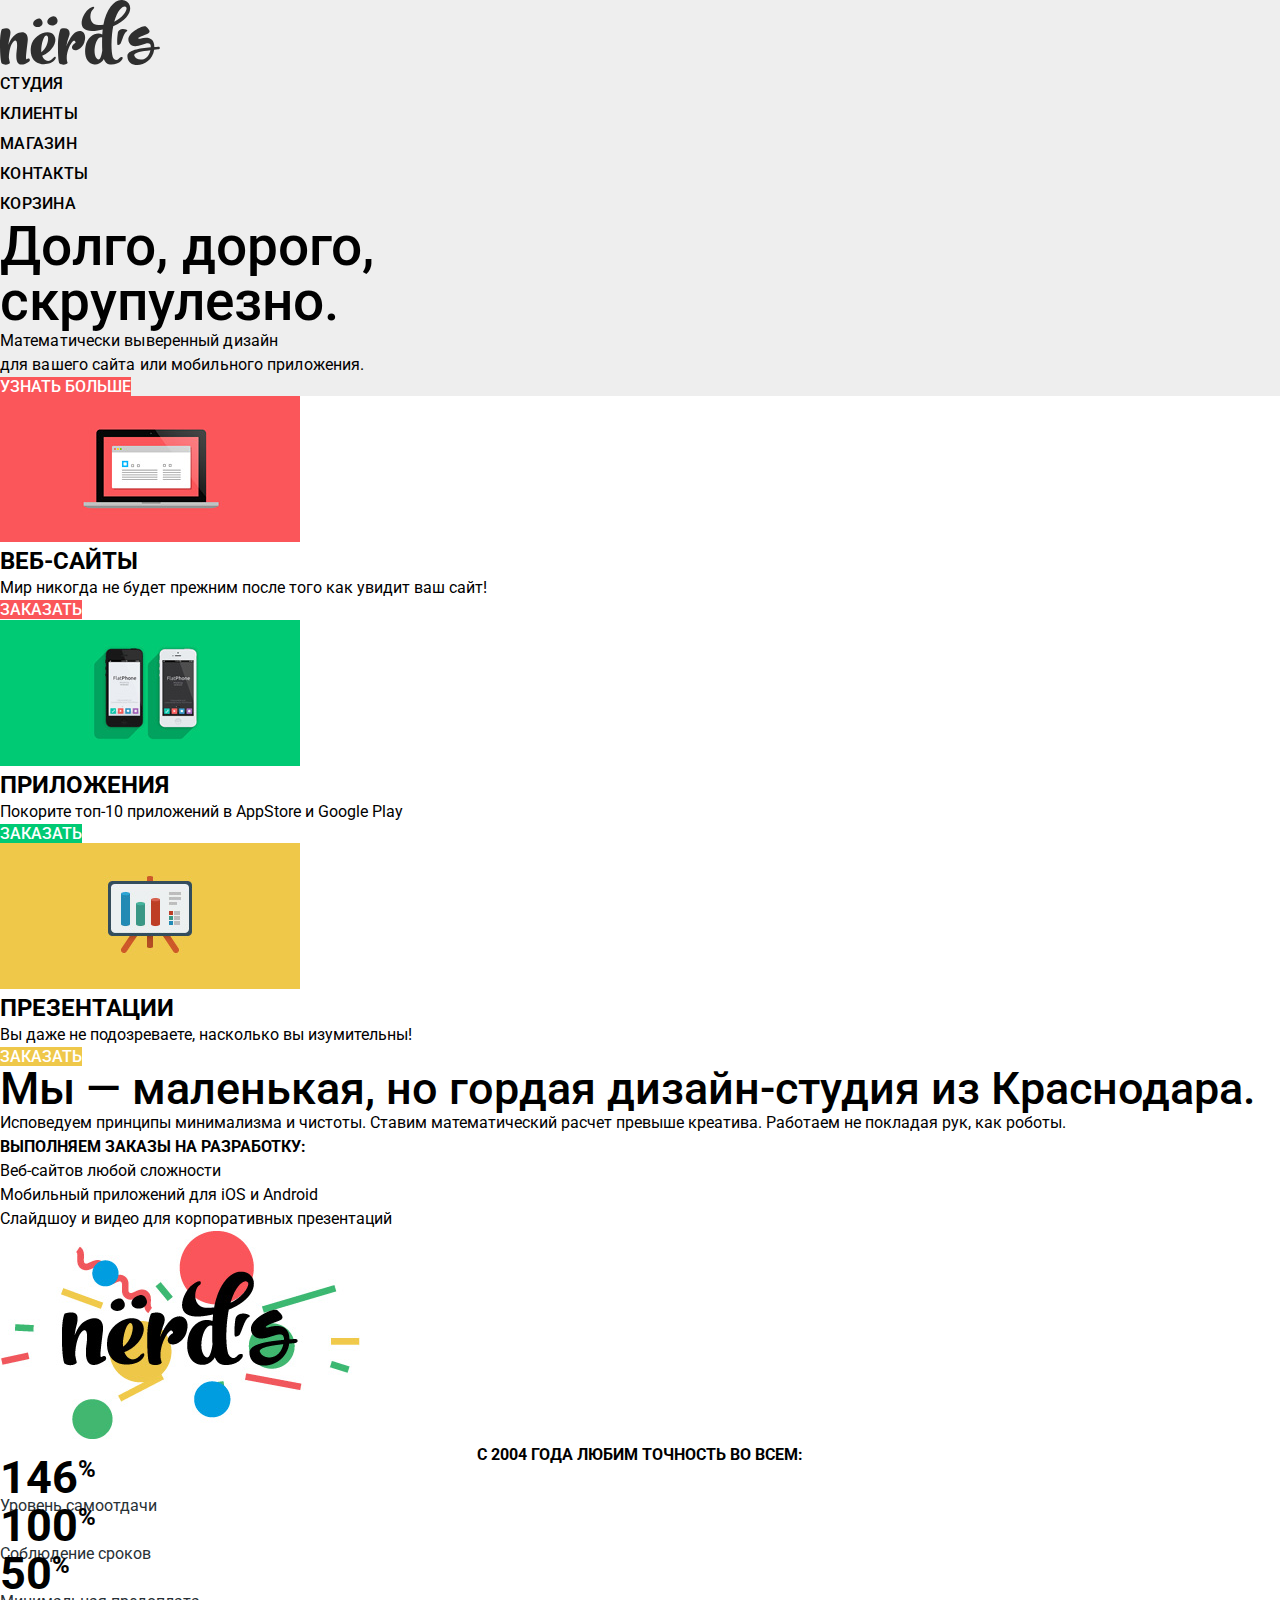
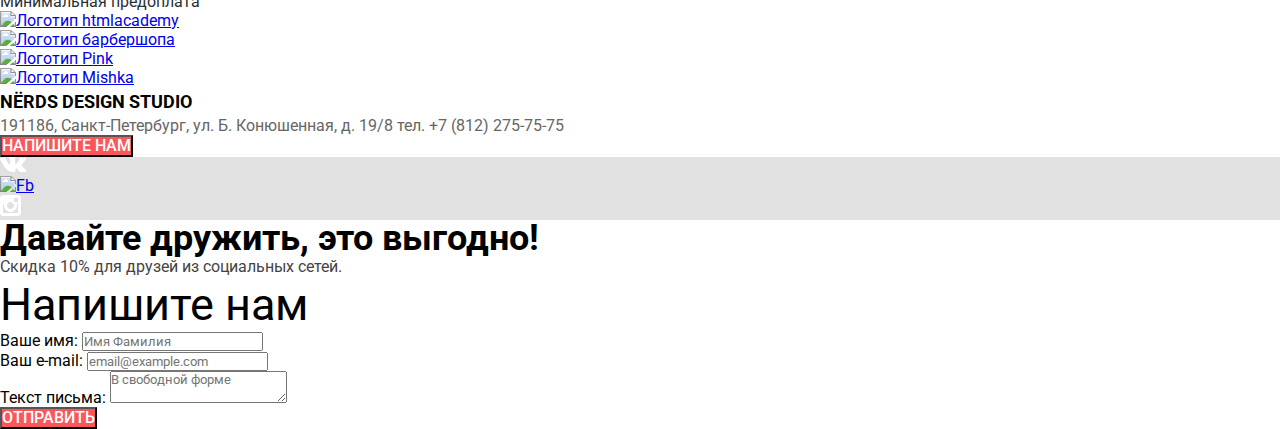
==== index.html @ 7b6b2068 "Стилизация Главной страницы" ====
<!DOCTYPE html>
<html lang="ru">
  <head>
    <meta charset="utf-8">
    <title>HTML Academy: Нёрдс</title>
	<link rel="icon" href="favicon.ico">
	<link rel="stylesheet" href="./css/index.css">
    <link href="https://fonts.googleapis.com/css?family=Roboto&display=swap" rel="stylesheet">
  </head>
  <body>
    <div class="wrapper-header">
      <header class="header">
	    <nav class="navbar">
	      <a href="index.html">
	  	    <img class="logo" src="img/index-logo.svg" width="160" height="65" alt="Лого Нердс">
		  </a>
		  <ul class="menu">
		    <li>
		      <a class="menu-item" href="#">Студия</a>
		    </li>
		    <li>
		      <a class="menu-item" href="#">Клиенты</a>
		    </li>
		    <li>
		      <a class="menu-item" href="catalog.html">Магазин</a>
		    </li>
		    <li>
		      <a class="menu-item" href="#">Контакты</a>
		    </li>
		    <a class="shopping-cart" href="#">Корзина</a>
		  </ul>
	    </nav>
	  </header>
	</div>  
	<main>
	  <section class="wrapper-slider">
        <div class="main-slider">
          <div class="slider-item first">
            <p class="slider-item__title">Долго, дорого,<br/>
              скрупулезно.</p>
            <p class="slider-item__description">Математически выверенный дизайн<br/>
              для вашего сайта или мобильного приложения.</p>
            <a class="slider-item__button" href="#">Узнать больше</a>
          </div>
          <div class="slider-item second">
            <p class="slider-item__title">Любим математику
              как никто другой</p>
            <p class="slider-item__description">Никакого креатива, только математические формулы
              для расчета идеальных пропорций.</p>
            <a class="slider-item__button" href="#">Узнать больше</a>
          </div>
          <div class="slider-item third">
            <p class="slider-item__title">Только ночь,
              только хардкор</p>
            <p class="slider-item__description">Работать днем, как все? Мы против этого.
              Ближе к полуночи работа только начинается.</p>
            <a class="slider-item__button" href="#">Узнать больше</a>
          </div>
        </div>
      </section>
	  <section class="product-list">
	    <ul class="product">
		  <li class="product-card">
		    <img src="img/sites.png" width="300" height="146" alt="Веб-сайты">
			<h3 class="product-card__title">Веб-сайты</h3>
			<p class="product-card__description">Мир никогда не будет прежним после того как увидит ваш сайт!</p>
			<a class="product-card__button red" href="#">Заказать</a>
		  </li>
		  <li class="product-card">
		    <img src="img/apps.png" width="300" height="146" alt="Приложения">
			<h3 class="product-card__title">Приложения</h3>
			<p class="product-card__description">Покорите топ-10 приложений в AppStore и Google Play</p>
			<a class="product-card__button green" href="#">Заказать</a>
		  </li>
		  <li class="product-card">
		    <img src="img/presentations.png" width="300" height="146" alt="Презентации">
			<h3 class="product-card__title">Презентации</h3>
			<p class="product-card__description">Вы даже не подозреваете, насколько вы изумительны!</p>
			<a class="product-card__button yellow" href="#">Заказать</a>
		  </li>
		</ul>
	  </section>
	  <div class="wrapper-about">
	    <section class="about">
	      <p class="about-title">Мы — маленькая, но гордая дизайн-студия из Краснодара.</p>
		  <p class="about-description">Исповедуем принципы минимализма и чистоты. Ставим математический расчет превыше креатива. Работаем не покладая рук, как роботы.</p>
		  <p class="services title">Выполняем заказы на разработку:</p>
		  <ul class="services">
		    <li class="services-item">Веб-сайтов любой сложности</li>
		    <li class="services-item">Мобильный приложений для iOS и Android</li>
		    <li class="services-item">Слайдшоу и видео для корпоративных презентаций</li>
		  </ul>
	    </section>	
	    <section class="stats">
	      <img class="stats-logo" src="img/nerds-picture.png" width="360" height="208" alt="Логотип nerds">
		  <p class="stats-title">с 2004 года Любим точность во всем:</p>
		  <ul class="stats-list">
            <li class="stats-item">
              <span class="stats-item__percent">146<sup class="percent-symbol">%</sup></span>
              <p class="stats-item__name">Уровень самоотдачи</p>
            </li>
            <li class="stats-item">
              <span class="stats-item__percent">100<sup class="percent-symbol">%</sup></span>
              <p class="stats-item__name">Соблюдение сроков</p>
            </li>
            <li class="stats-item">
              <span class="stats-item__percent">50<sup class="percent-symbol">%</sup></span>
              <p class="stats-item__name">Минимальная предоплата</p>
            </li>
          </ul>
	    </section>
	  </div>
	  <section class="clients">
	    <ul class="clients-list">
		  <li>
		    <a href="#">
			  <img src="https://via.placeholder.com/199x68" width="199" height="68" alt="Логотип htmlacademy">
			</a>
		  </li>
		  <li>
		    <a href="#">
			  <img src="https://via.placeholder.com/209x90" width="209" height="90" alt="Логотип барбершопа">
			</a>
		  </li>
		  <li>
		    <a href="#">
			  <img src="https://via.placeholder.com/185x52" width="185" height="52" alt="Логотип Pink">
			</a>
		  </li>
		  <li>
		    <a href="#">
			  <img src="https://via.placeholder.com/173x84" width="173" height="84" alt="Логотип Mishka">
			</a>
		  </li>
		</ul>
	  </section>
	  <section class="wrapper-map">
	    <div class="wrapper-contacts">
          <div class="wrapper-form">
            <div class="contacts">
              <p class="contacts-title">NЁRDS DESIGN STUDIO</p>
              <p class="contacts-adress">191186, Санкт-Петербург,
                ул. Б. Конюшенная, д. 19/8
                <a class="contacts-adress-link" href="tel::88122757575">тел. +7 (812) 275-75-75</a></p>
              <button class="contacts-button" type="button">Напишите нам</button>
            </div>
          </div>
        </div>
	  </section>
	</main>
	<footer class="footer">
	  <div class="wrapper-footer">
        <ul class="social-icons">
          <li class="social-icons__item"><a href="#"><img src="img/vk-icon.svg" width="26" height="15" alt="Vk"></a></li>
          <li class="social-icons__item"><a href="#"><img src="img/fb-icon.svg" width="12" height="22" alt="Fb"></a></li>
          <li class="social-icons__item"><a href="#"><img src="img/insta-icon.svg" width="21" height="21" alt="Inst"></a></li>
        </ul>
        <div>
          <p class="tagline">Давайте дружить, это выгодно!</p>
          <p class="discount">Скидка 10% для друзей из социальных сетей.</p>
        </div>
      </div>
	</footer>
	<form method="get" name="popup" class="feedback">
      <p class="feedback-title full-width">Напишите нам</p>
      <span class="close-feedback"></span>
      <p class="feedback-name">
        <label for="user-name-field">Ваше имя:</label>
        <input type="text" id="user-name-field" name="username" placeholder="Имя Фамилия">
      </p>
      <p class="feedback-mail">
        <label for="user-mail-field">Ваш e-mail:</label>
        <input type="email" id="user-mail-field" name="usermale" placeholder="email@example.com">
      </p>
      <p class="feedback-text full-width">
        <label for="user-text-field">Текст письма:</label>
        <textarea id="user-text-field" name="usertext" placeholder="В свободной форме"></textarea>
      </p>
      <button class="feedback-button">Отправить</button>
    </form>
  </body>
</html>
---- css/index.css ----
:root {
  --basic-black: #000000;
  --basic-white: #ffffff;
  --header-slider-background: #eeeeee;
  --header-slider-button-background: #fb565a;
  --header-slider-button-background-hover: #e74246;
}

* {
  box-sizing: border-box;
  margin: 0;
  padding: 0;
  font-family: 'Roboto', Arial, sans-serif;
}

.wrapper-header, .wrapper-slider {
  background-color: var(--header-slider-background);
}

.logo {
  cursor: pointer;
}

.logo:hover {
  opacity: .8;
}

.logo:visited {
  opacity: .3;
}

.menu {
  list-style-type: none;
}

.menu-item, .shopping-cart {
  font-size: 16px;
  font-weight: 500;
  line-height: 1.88;
  letter-spacing: 0.25px;
  color: var(--basic-black);
  text-decoration: none;
  text-transform: uppercase;
}

.menu-item:hover, .shopping-cart:hover {
  color: var(--header-slider-button-background);
}

.menu-item:visited, .shopping-cart:visited {
  opacity: .3;
}

.slider-item__title {
  font-size: 55px;
  font-weight: 500;
  line-height: 1;
}

.slider-item__description {
  font-size: 16px;
  line-height: 1.5;
  letter-spacing: 0.1px;
}

.slider-item__button {
  background-color: var(--header-slider-button-background);
  color: var(--basic-white);
  font-size: 16px;
  font-weight: 500;
  line-height: 1.13;
  text-transform: uppercase;
  text-decoration: none;
}

.slider-item__button:hover {
  background-color: var(--header-slider-button-background-hover);
}

.slider-item.second, .slider-item.third {
  display: none;
}

.product {
	list-style-type: none;
}

.product-card__title {
  font-size: 24px;
  font-weight: bold;
  line-height: 1.25;
  text-transform: uppercase;
}

.product-card__description {
  font-size: 16px;
  line-height: 1.5;
  letter-spacing: 0.05;
}

.product-card__button {
  font-size: 16px;
  font-weight: 500;
  line-height: 1.13;
  color: var(--basic-white);
  text-decoration: none;
  text-transform: uppercase;
}

.product-card__button.red {
  background-color: var(--header-slider-button-background);
}

.product-card__button.red:hover {
  background-color: #e74246;
}

.product-card__button.green {
  background-color: #00ca74;
}

.product-card__button.green:hover {
  background-color: #00bc6c;
}

.product-card__button.yellow {
  background-color: #efc84a;
}

.product-card__button.yellow:hover {
  background-color: #eab534;
}

.about-title {
  font-size: 45px;
  font-weight: 500;
  line-height: 1;
}

.about-description {
  font-size: 16px;
  line-height: 1.5;
}

.services {
  font-size: 16px;
  line-height: 1.5;
  list-style-type: none;
}

.services.title {
  font-weight: bold;
  text-transform: uppercase;
}

.stats-title {
  font-size: 16px;
  font-weight: bold;
  line-height: 1.5;
  text-align: center;
  text-transform: uppercase;
}

.percent-symbol {
  font-size: 24px;
}

.stats-item__percent {
  font-size: 45px;
  font-weight: bold;
  line-height: 0.22;
  color: var(--basic-black);
  text-transform: lowercase;
}

.stats-item__name {
  font-size: 16px;
  line-height: 1.13;
  text-align: left;
  color: #283136;
}

.contacts-title {
  font-size: 18px;
  font-weight: bold;
  line-height: 1.67;
}

.contacts-adress {
  font-size: 16px;
  line-height: 1.13;
  color: #666666;
}

.contacts-adress-link {
  color: #666666;
  text-decoration: none;
}

.contacts-button, .feedback-button {
  background-color: #fb565a;
  font-size: 16px;
  font-weight: 500;
  line-height: 1.13;
  text-align: center;
  color: var(--basic-white);
  text-transform: uppercase;
}

.contacts-button:hover, .feedback-button:hover {
  background-color: #d6494d;
}

.social-icons {
  list-style-type: none;
}

.social-icons__item {
  background-color: #e1e1e1;
}

.social-icons__item:hover {
  background-color: var(--header-slider-button-background);
}

.tagline {
  font-size: 36px;
  font-weight: bold;
  line-height: 1;
  color: var(--basic-black);
}

.discount {
  font-size: 16px;
  line-height: 1.38;
  color: #444;
}

.feedback {
  background-color: #ffffff;
}

.feedback-name, .feedback-mail, .feedback-text {
  font-size: 16px;
}

.feedback-title {
  font-size: 45px;
}
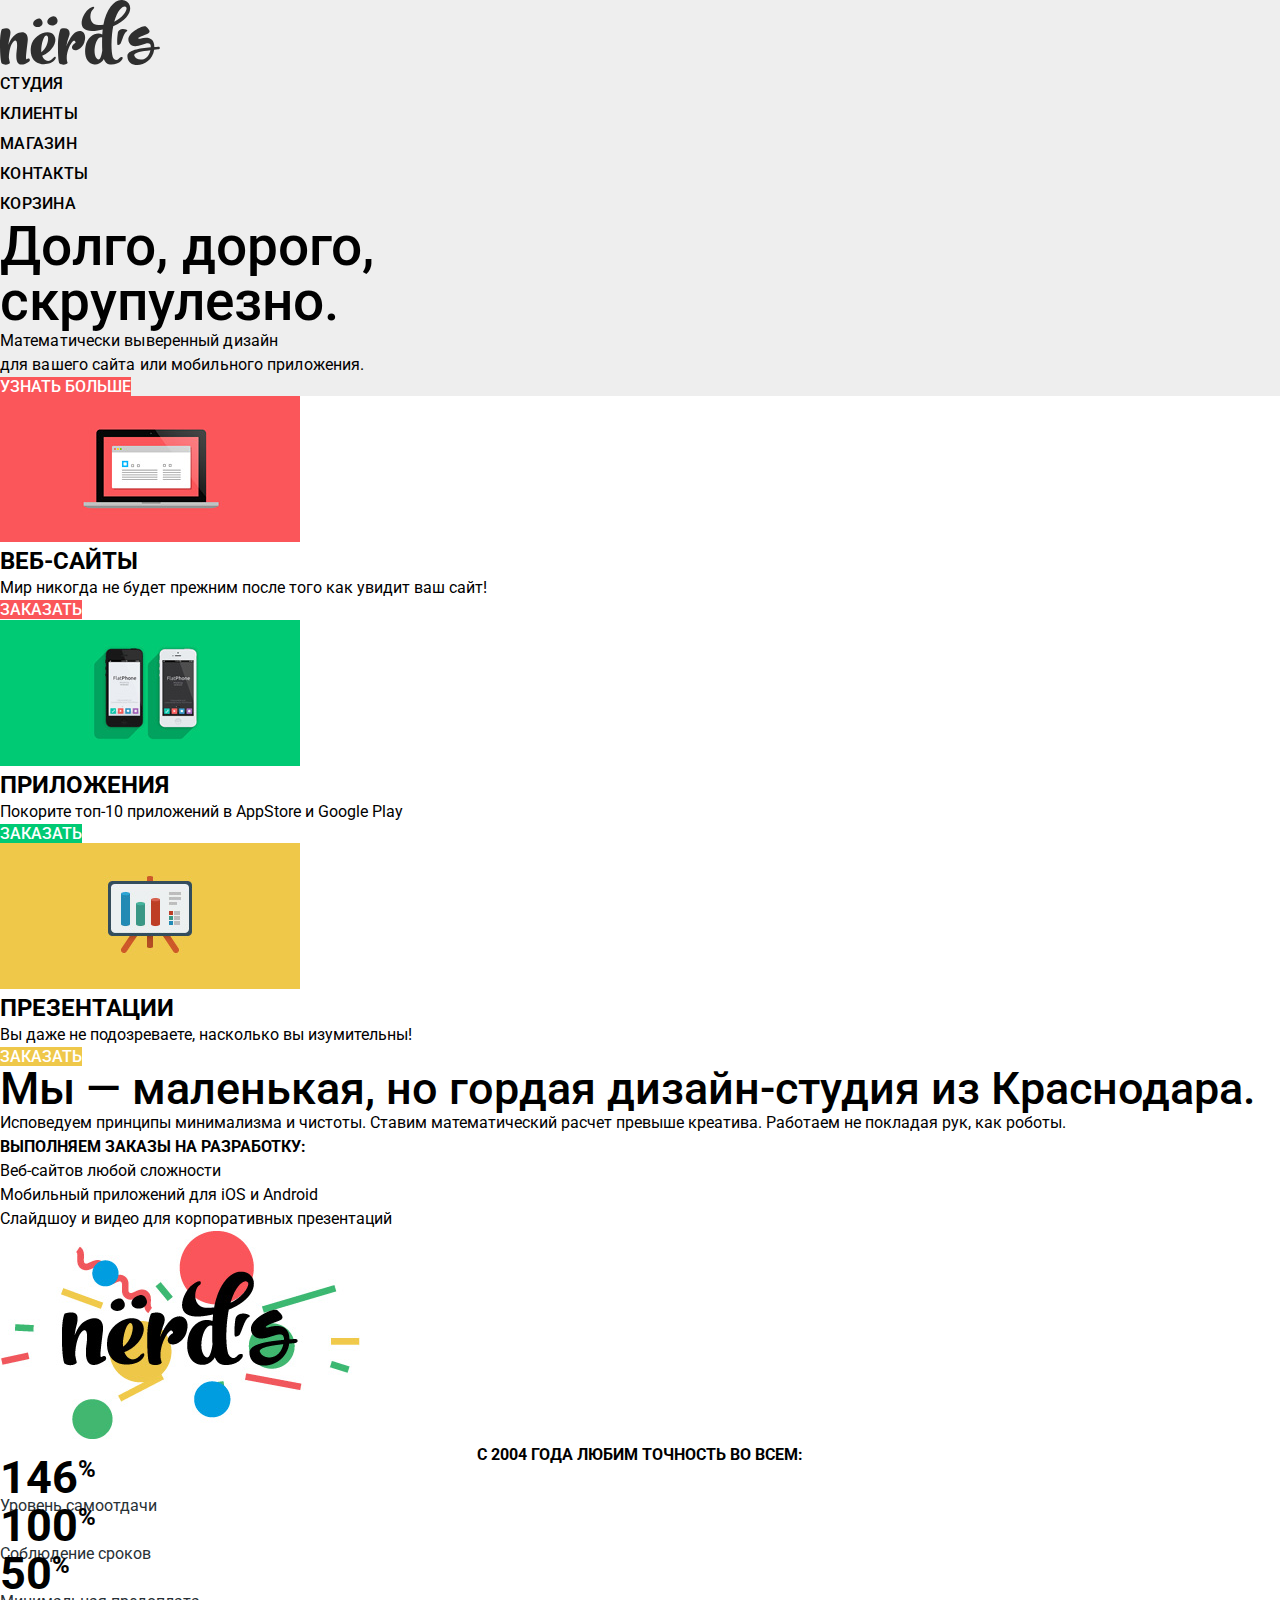
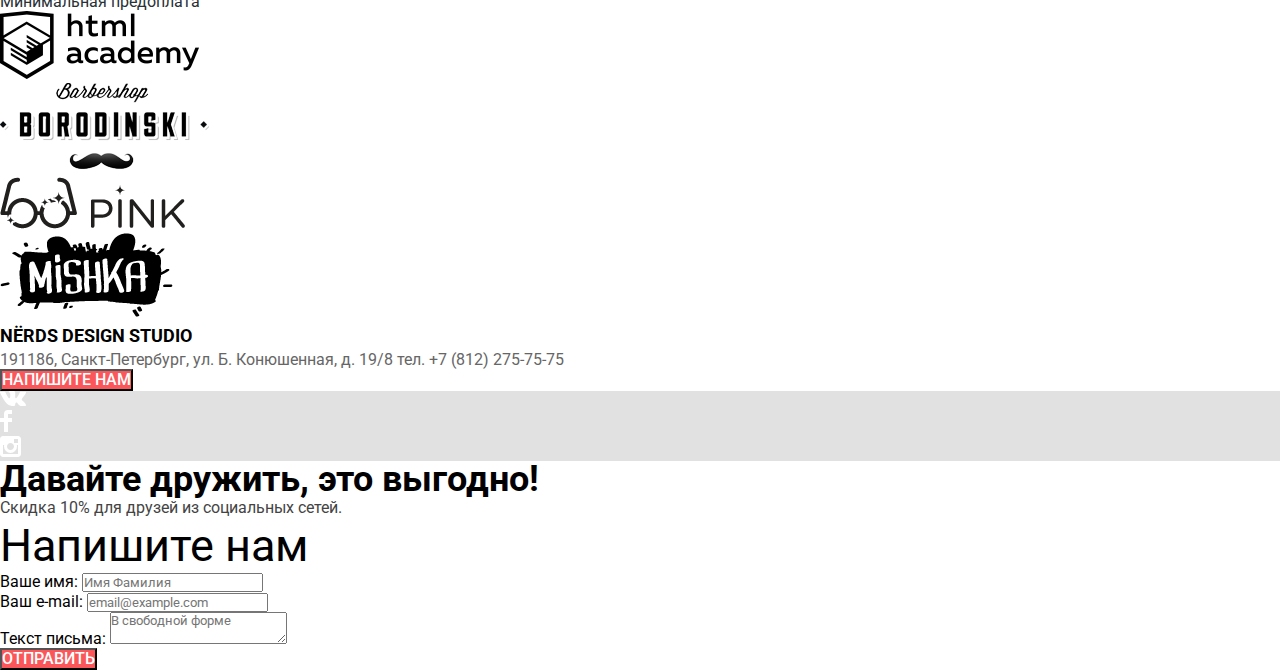
==== commit 9ecf0618: "Стилизация Главной страницы" ====
--- a/index.html
+++ b/index.html
@@ -114,22 +114,22 @@
 	    <ul class="clients-list">
 		  <li>
 		    <a href="#">
-			  <img src="https://via.placeholder.com/199x68" width="199" height="68" alt="Логотип htmlacademy">
+			  <img src="img/htmlacademy-logo.png" width="199" height="68" alt="Логотип htmlacademy">
 			</a>
 		  </li>
 		  <li>
 		    <a href="#">
-			  <img src="https://via.placeholder.com/209x90" width="209" height="90" alt="Логотип барбершопа">
+			  <img src="img/barbershop-logo.png" width="209" height="90" alt="Логотип барбершопа">
 			</a>
 		  </li>
 		  <li>
 		    <a href="#">
-			  <img src="https://via.placeholder.com/185x52" width="185" height="52" alt="Логотип Pink">
+			  <img src="img/pink-logo.png" width="185" height="52" alt="Логотип Pink">
 			</a>
 		  </li>
 		  <li>
 		    <a href="#">
-			  <img src="https://via.placeholder.com/173x84" width="173" height="84" alt="Логотип Mishka">
+			  <img src="img/mishka-logo.png" width="173" height="84" alt="Логотип Mishka">
 			</a>
 		  </li>
 		</ul>
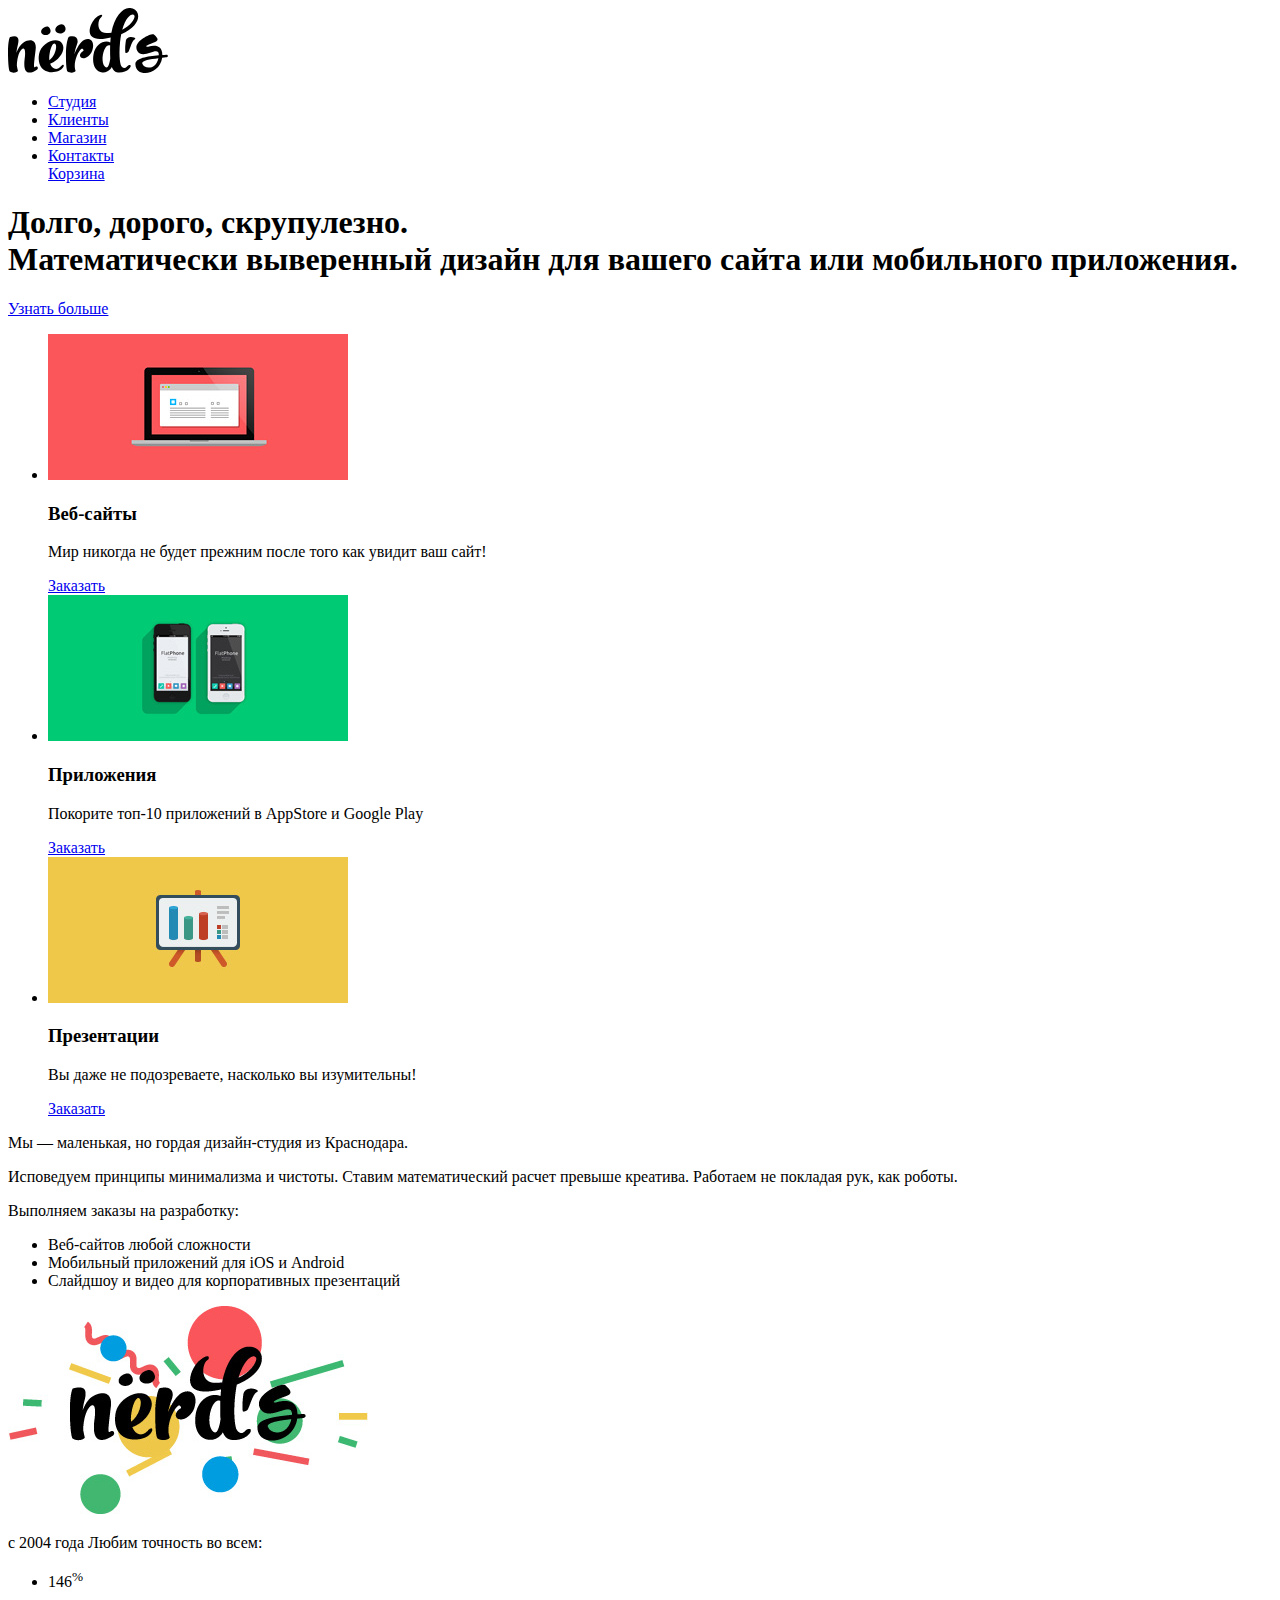
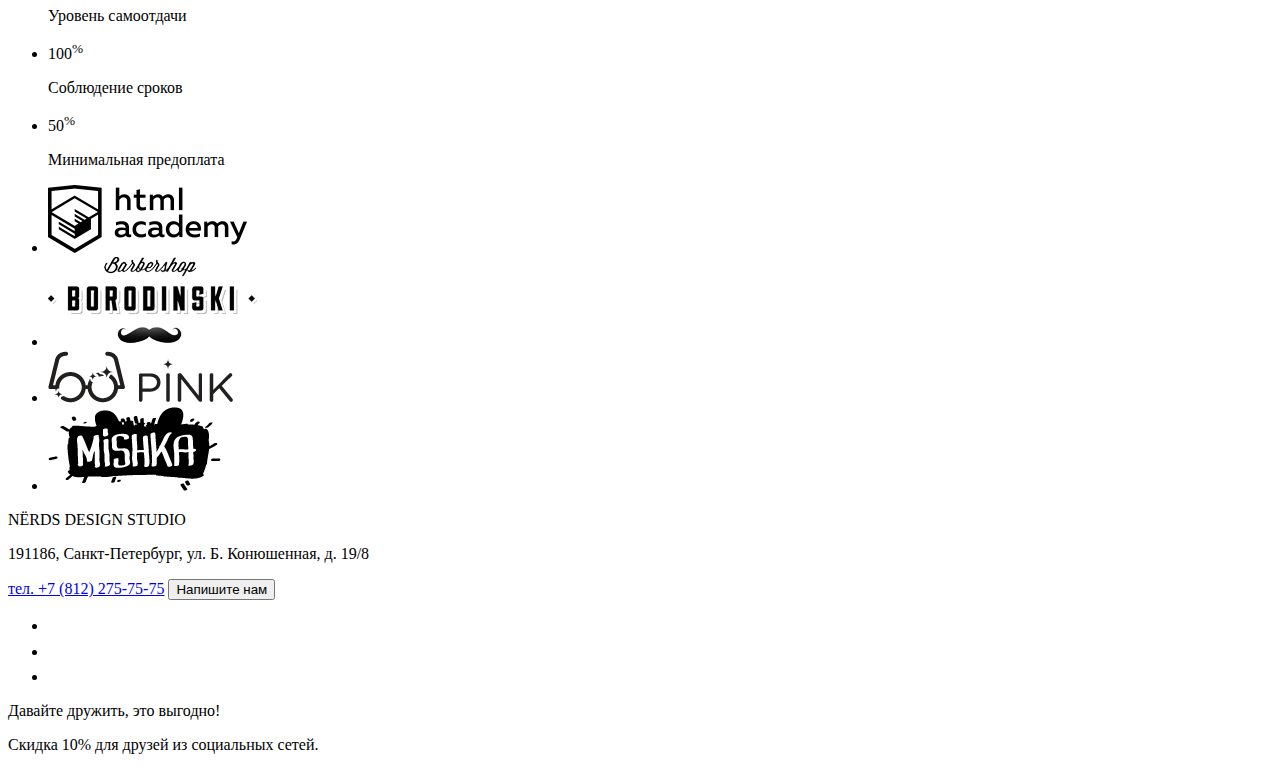
==== commit 0f9a8639: "Merge pull request #4 from moskvichev-mihail/master" ====
--- a/index.html
+++ b/index.html
@@ -4,114 +4,89 @@
     <meta charset="utf-8">
     <title>HTML Academy: Нёрдс</title>
 	<link rel="icon" href="favicon.ico">
-	<link rel="stylesheet" href="./css/index.css">
-    <link href="https://fonts.googleapis.com/css?family=Roboto&display=swap" rel="stylesheet">
   </head>
   <body>
-    <div class="wrapper-header">
-      <header class="header">
-	    <nav class="navbar">
-	      <a href="index.html">
-	  	    <img class="logo" src="img/index-logo.svg" width="160" height="65" alt="Лого Нердс">
-		  </a>
-		  <ul class="menu">
-		    <li>
-		      <a class="menu-item" href="#">Студия</a>
-		    </li>
-		    <li>
-		      <a class="menu-item" href="#">Клиенты</a>
-		    </li>
-		    <li>
-		      <a class="menu-item" href="catalog.html">Магазин</a>
-		    </li>
-		    <li>
-		      <a class="menu-item" href="#">Контакты</a>
-		    </li>
-		    <a class="shopping-cart" href="#">Корзина</a>
-		  </ul>
-	    </nav>
-	  </header>
-	</div>  
+    <header>
+	  <nav>
+	    <a href="index.html">
+		  <img src="img/index-logo.svg" width="160" height="65" alt="Лого Нердс">
+		</a>
+		<ul>
+		  <li>
+		    <a href="#">Студия</a>
+		  </li>
+		  <li>
+		    <a href="#">Клиенты</a>
+		  </li>
+		  <li>
+		    <a href="catalog.html">Магазин</a>
+		  </li>
+		  <li>
+		    <a href="#">Контакты</a>
+		  </li>
+		  <a href="#">Корзина</a>
+		</ul>
+	  </nav>
+	</header>
 	<main>
-	  <section class="wrapper-slider">
-        <div class="main-slider">
-          <div class="slider-item first">
-            <p class="slider-item__title">Долго, дорого,<br/>
-              скрупулезно.</p>
-            <p class="slider-item__description">Математически выверенный дизайн<br/>
-              для вашего сайта или мобильного приложения.</p>
-            <a class="slider-item__button" href="#">Узнать больше</a>
-          </div>
-          <div class="slider-item second">
-            <p class="slider-item__title">Любим математику
-              как никто другой</p>
-            <p class="slider-item__description">Никакого креатива, только математические формулы
-              для расчета идеальных пропорций.</p>
-            <a class="slider-item__button" href="#">Узнать больше</a>
-          </div>
-          <div class="slider-item third">
-            <p class="slider-item__title">Только ночь,
-              только хардкор</p>
-            <p class="slider-item__description">Работать днем, как все? Мы против этого.
-              Ближе к полуночи работа только начинается.</p>
-            <a class="slider-item__button" href="#">Узнать больше</a>
-          </div>
-        </div>
-      </section>
-	  <section class="product-list">
-	    <ul class="product">
-		  <li class="product-card">
+	  <section>
+	    <div>
+		  <h1>Долго, дорого, скрупулезно.<br/>Математически выверенный дизайн для вашего сайта или мобильного приложения.</h1>
+	      <a href="#">Узнать больше</a>
+		</div>
+	  </section>
+	  <section>
+	    <ul>
+		  <li>
 		    <img src="img/sites.png" width="300" height="146" alt="Веб-сайты">
-			<h3 class="product-card__title">Веб-сайты</h3>
-			<p class="product-card__description">Мир никогда не будет прежним после того как увидит ваш сайт!</p>
-			<a class="product-card__button red" href="#">Заказать</a>
+			<h3>Веб-сайты</h3>
+			<p>Мир никогда не будет прежним после того как увидит ваш сайт!</p>
+			<a href="#">Заказать</a>
 		  </li>
-		  <li class="product-card">
+		  <li>
 		    <img src="img/apps.png" width="300" height="146" alt="Приложения">
-			<h3 class="product-card__title">Приложения</h3>
-			<p class="product-card__description">Покорите топ-10 приложений в AppStore и Google Play</p>
-			<a class="product-card__button green" href="#">Заказать</a>
+			<h3>Приложения</h3>
+			<p>Покорите топ-10 приложений в AppStore и Google Play</p>
+			<a href="#">Заказать</a>
 		  </li>
-		  <li class="product-card">
+		  <li>
 		    <img src="img/presentations.png" width="300" height="146" alt="Презентации">
-			<h3 class="product-card__title">Презентации</h3>
-			<p class="product-card__description">Вы даже не подозреваете, насколько вы изумительны!</p>
-			<a class="product-card__button yellow" href="#">Заказать</a>
+			<h3>Презентации</h3>
+			<p>Вы даже не подозреваете, насколько вы изумительны!</p>
+			<a href="#">Заказать</a>
 		  </li>
 		</ul>
 	  </section>
-	  <div class="wrapper-about">
-	    <section class="about">
-	      <p class="about-title">Мы — маленькая, но гордая дизайн-студия из Краснодара.</p>
-		  <p class="about-description">Исповедуем принципы минимализма и чистоты. Ставим математический расчет превыше креатива. Работаем не покладая рук, как роботы.</p>
-		  <p class="services title">Выполняем заказы на разработку:</p>
-		  <ul class="services">
-		    <li class="services-item">Веб-сайтов любой сложности</li>
-		    <li class="services-item">Мобильный приложений для iOS и Android</li>
-		    <li class="services-item">Слайдшоу и видео для корпоративных презентаций</li>
-		  </ul>
-	    </section>	
-	    <section class="stats">
-	      <img class="stats-logo" src="img/nerds-picture.png" width="360" height="208" alt="Логотип nerds">
-		  <p class="stats-title">с 2004 года Любим точность во всем:</p>
-		  <ul class="stats-list">
-            <li class="stats-item">
-              <span class="stats-item__percent">146<sup class="percent-symbol">%</sup></span>
-              <p class="stats-item__name">Уровень самоотдачи</p>
-            </li>
-            <li class="stats-item">
-              <span class="stats-item__percent">100<sup class="percent-symbol">%</sup></span>
-              <p class="stats-item__name">Соблюдение сроков</p>
-            </li>
-            <li class="stats-item">
-              <span class="stats-item__percent">50<sup class="percent-symbol">%</sup></span>
-              <p class="stats-item__name">Минимальная предоплата</p>
-            </li>
-          </ul>
-	    </section>
-	  </div>
-	  <section class="clients">
-	    <ul class="clients-list">
+	  <section>
+	    <p>Мы — маленькая, но гордая дизайн-студия из Краснодара.</p>
+		<p>Исповедуем принципы минимализма и чистоты. Ставим математический расчет превыше креатива. Работаем не покладая рук, как роботы.</p>
+		<p>Выполняем заказы на разработку:</p>
+		<ul>
+		  <li>Веб-сайтов любой сложности</li>
+		  <li>Мобильный приложений для iOS и Android</li>
+		  <li>Слайдшоу и видео для корпоративных презентаций</li>
+		</ul>
+	  </section>
+	  <section>
+	    <img src="img/nerds-picture.png" width="360" height="208" alt="Логотип nerds">
+		<p>с 2004 года Любим точность во всем:</p>
+		<ul>
+          <li>
+            <span>146<sup>%</sup></span>
+            <p>Уровень самоотдачи</p>
+          </li>
+          <li>
+            <span>100<sup>%</sup></span>
+            <p>Соблюдение сроков</p>
+          </li>
+          <li>
+            <span>50<sup>%</sup></span>
+            <p>Минимальная предоплата</p>
+          </li>
+        </ul>
+	  </section>
+	  <section>
+	    <ul>
 		  <li>
 		    <a href="#">
 			  <img src="img/htmlacademy-logo.png" width="199" height="68" alt="Логотип htmlacademy">
@@ -134,49 +109,33 @@
 		  </li>
 		</ul>
 	  </section>
-	  <section class="wrapper-map">
-	    <div class="wrapper-contacts">
-          <div class="wrapper-form">
-            <div class="contacts">
-              <p class="contacts-title">NЁRDS DESIGN STUDIO</p>
-              <p class="contacts-adress">191186, Санкт-Петербург,
-                ул. Б. Конюшенная, д. 19/8
-                <a class="contacts-adress-link" href="tel::88122757575">тел. +7 (812) 275-75-75</a></p>
-              <button class="contacts-button" type="button">Напишите нам</button>
-            </div>
-          </div>
-        </div>
+	  <section>
+	    <p>NЁRDS DESIGN STUDIO</p>
+		<p>191186, Санкт-Петербург, ул. Б. Конюшенная, д. 19/8</p>
+		<a href="tel::88122757575">тел. +7 (812) 275-75-75</a>
+		<button type="button">Напишите нам</button>
 	  </section>
 	</main>
-	<footer class="footer">
-	  <div class="wrapper-footer">
-        <ul class="social-icons">
-          <li class="social-icons__item"><a href="#"><img src="img/vk-icon.svg" width="26" height="15" alt="Vk"></a></li>
-          <li class="social-icons__item"><a href="#"><img src="img/fb-icon.svg" width="12" height="22" alt="Fb"></a></li>
-          <li class="social-icons__item"><a href="#"><img src="img/insta-icon.svg" width="21" height="21" alt="Inst"></a></li>
-        </ul>
-        <div>
-          <p class="tagline">Давайте дружить, это выгодно!</p>
-          <p class="discount">Скидка 10% для друзей из социальных сетей.</p>
-        </div>
-      </div>
-	</footer>
-	<form method="get" name="popup" class="feedback">
-      <p class="feedback-title full-width">Напишите нам</p>
-      <span class="close-feedback"></span>
-      <p class="feedback-name">
-        <label for="user-name-field">Ваше имя:</label>
-        <input type="text" id="user-name-field" name="username" placeholder="Имя Фамилия">
-      </p>
-      <p class="feedback-mail">
-        <label for="user-mail-field">Ваш e-mail:</label>
-        <input type="email" id="user-mail-field" name="usermale" placeholder="email@example.com">
-      </p>
-      <p class="feedback-text full-width">
-        <label for="user-text-field">Текст письма:</label>
-        <textarea id="user-text-field" name="usertext" placeholder="В свободной форме"></textarea>
-      </p>
-      <button class="feedback-button">Отправить</button>
-    </form>
+	<footer>
+	    <ul>
+		  <li>
+		    <a href="#">
+			  <img src="img/vk-icon.svg" width="26" height="15" alt="Vk">
+			</a>
+		  </li>
+		  <li>
+		    <a href="#">
+			  <img src="img/fb-icon.svg" width="12" height="22" alt="Fb">
+			</a>
+		  </li>
+		  <li>
+		    <a href="#">
+			  <img src="img/insta-icon.svg" width="21" height="21" alt="Inst">
+			</a>
+		  </li>
+		</ul>
+		<p>Давайте дружить, это выгодно!</p>
+        <p>Скидка 10% для друзей из социальных сетей.</p>
+	  </footer>
   </body>
 </html>
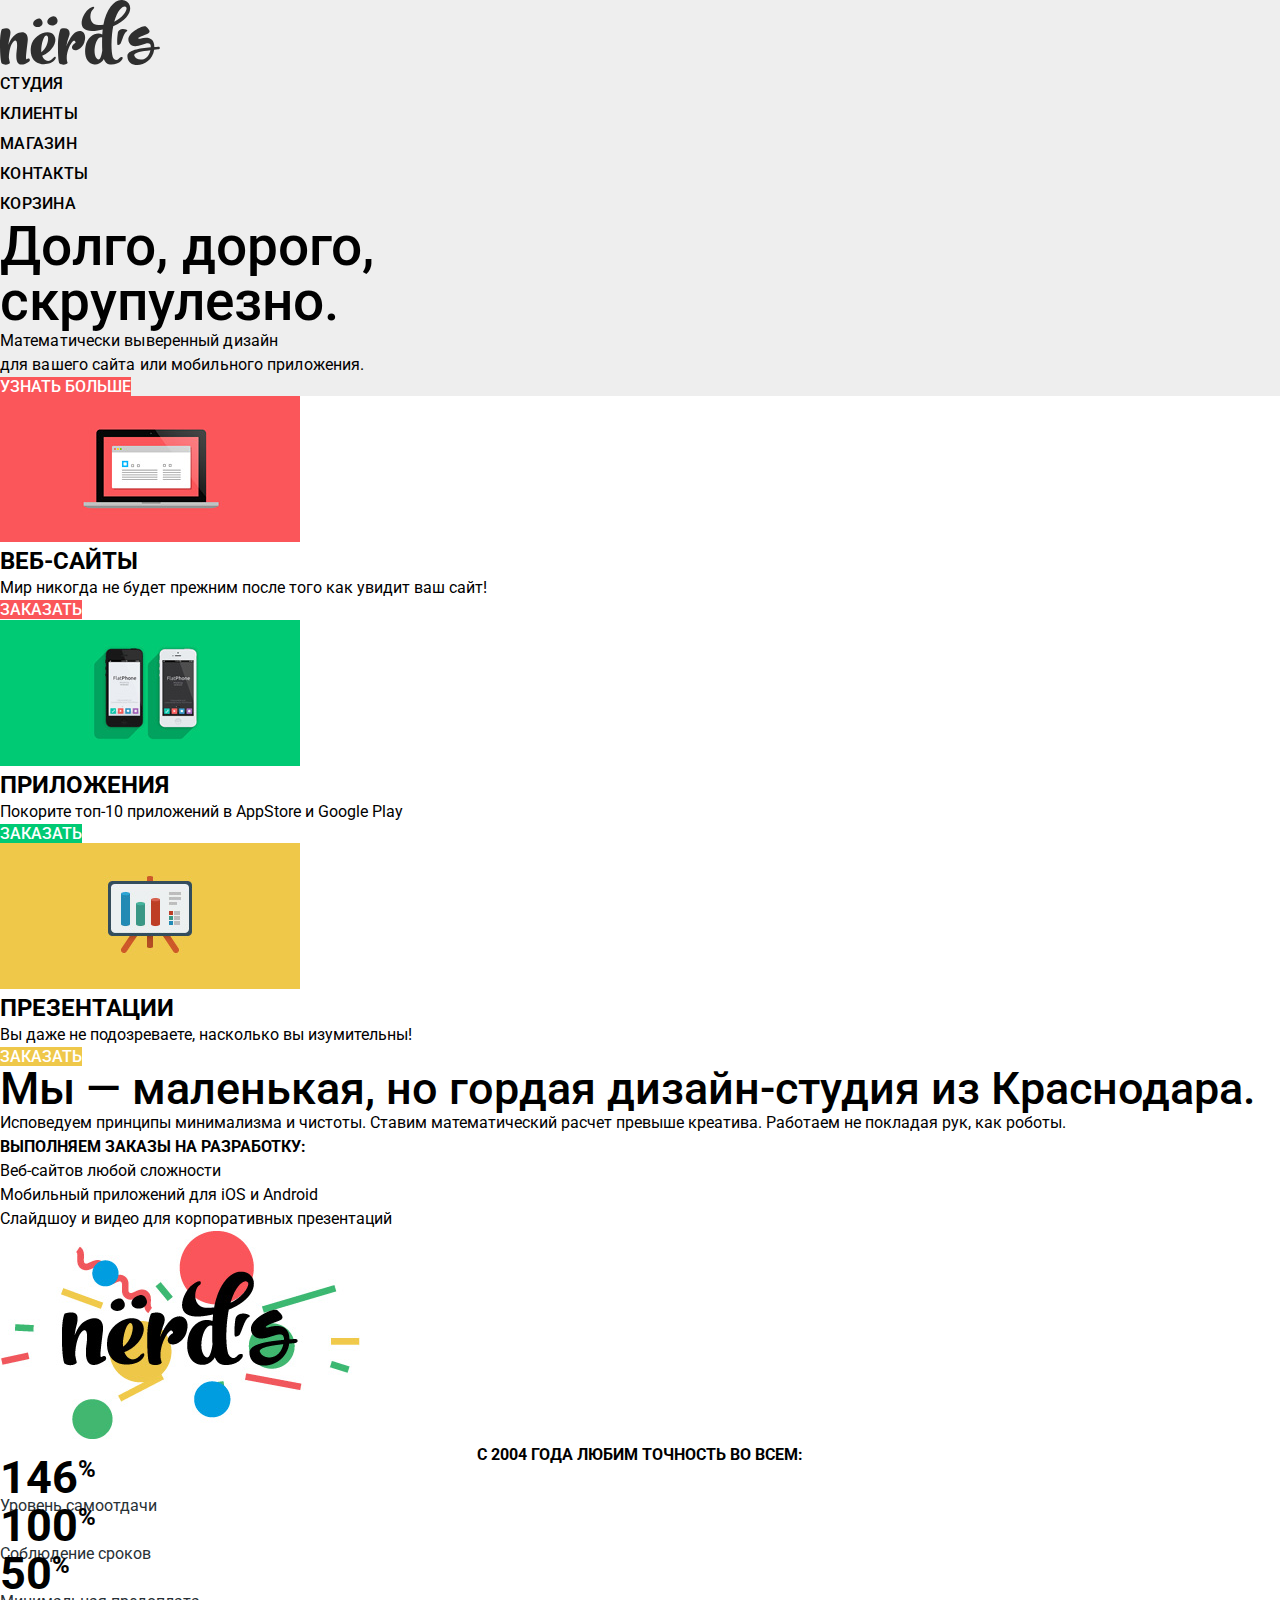
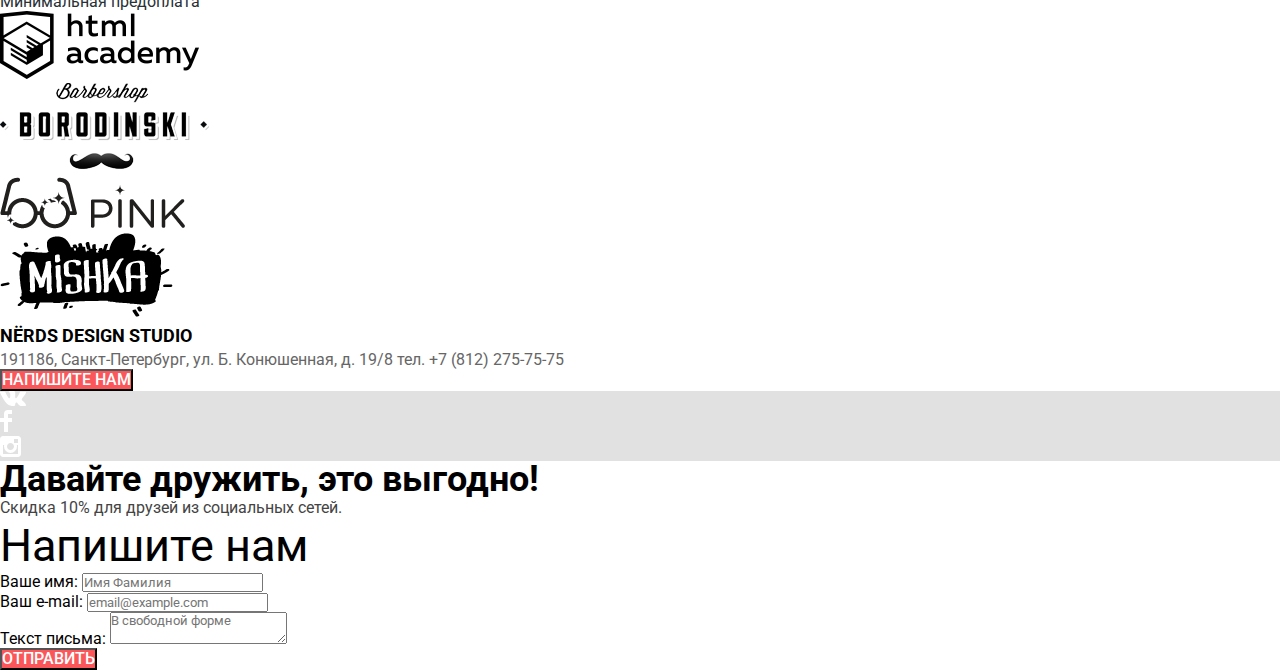
==== commit e2641452: "Merge branch 'master' into 4-style-main" ====
--- a/index.html
+++ b/index.html
@@ -4,138 +4,179 @@
     <meta charset="utf-8">
     <title>HTML Academy: Нёрдс</title>
 	<link rel="icon" href="favicon.ico">
+	<link rel="stylesheet" href="./css/index.css">
+    <link href="https://fonts.googleapis.com/css?family=Roboto&display=swap" rel="stylesheet">
   </head>
   <body>
-    <header>
-	  <nav>
-	    <a href="index.html">
-		  <img src="img/index-logo.svg" width="160" height="65" alt="Лого Нердс">
-		</a>
-		<ul>
-		  <li>
-		    <a href="#">Студия</a>
+    <div class="wrapper-header">
+      <header class="header">
+	    <nav class="navbar">
+	      <a href="index.html">
+	  	    <img class="logo" src="img/index-logo.svg" width="160" height="65" alt="Лого Нердс">
+		  </a>
+		  <ul class="menu">
+		    <li>
+		      <a class="menu-item" href="#">Студия</a>
+		    </li>
+		    <li>
+		      <a class="menu-item" href="#">Клиенты</a>
+		    </li>
+		    <li>
+		      <a class="menu-item" href="catalog.html">Магазин</a>
+		    </li>
+		    <li>
+		      <a class="menu-item" href="#">Контакты</a>
+		    </li>
+		    <a class="shopping-cart" href="#">Корзина</a>
+		  </ul>
+	    </nav>
+	  </header>
+	</div>  
+	<main>
+	  <section class="wrapper-slider">
+        <div class="main-slider">
+          <div class="slider-item first">
+            <p class="slider-item__title">Долго, дорого,<br/>
+              скрупулезно.</p>
+            <p class="slider-item__description">Математически выверенный дизайн<br/>
+              для вашего сайта или мобильного приложения.</p>
+            <a class="slider-item__button" href="#">Узнать больше</a>
+          </div>
+          <div class="slider-item second">
+            <p class="slider-item__title">Любим математику
+              как никто другой</p>
+            <p class="slider-item__description">Никакого креатива, только математические формулы
+              для расчета идеальных пропорций.</p>
+            <a class="slider-item__button" href="#">Узнать больше</a>
+          </div>
+          <div class="slider-item third">
+            <p class="slider-item__title">Только ночь,
+              только хардкор</p>
+            <p class="slider-item__description">Работать днем, как все? Мы против этого.
+              Ближе к полуночи работа только начинается.</p>
+            <a class="slider-item__button" href="#">Узнать больше</a>
+          </div>
+        </div>
+      </section>
+	  <section class="product-list">
+	    <ul class="product">
+		  <li class="product-card">
+		    <img src="img/sites.png" width="300" height="146" alt="Веб-сайты">
+			<h3 class="product-card__title">Веб-сайты</h3>
+			<p class="product-card__description">Мир никогда не будет прежним после того как увидит ваш сайт!</p>
+			<a class="product-card__button red" href="#">Заказать</a>
 		  </li>
-		  <li>
-		    <a href="#">Клиенты</a>
+		  <li class="product-card">
+		    <img src="img/apps.png" width="300" height="146" alt="Приложения">
+			<h3 class="product-card__title">Приложения</h3>
+			<p class="product-card__description">Покорите топ-10 приложений в AppStore и Google Play</p>
+			<a class="product-card__button green" href="#">Заказать</a>
 		  </li>
-		  <li>
-		    <a href="catalog.html">Магазин</a>
-		  </li>
-		  <li>
-		    <a href="#">Контакты</a>
-		  </li>
-		  <a href="#">Корзина</a>
-		</ul>
-	  </nav>
-	</header>
-	<main>
-	  <section>
-	    <div>
-		  <h1>Долго, дорого, скрупулезно.<br/>Математически выверенный дизайн для вашего сайта или мобильного приложения.</h1>
-	      <a href="#">Узнать больше</a>
-		</div>
-	  </section>
-	  <section>
-	    <ul>
-		  <li>
-		    <img src="img/sites.png" width="300" height="146" alt="Веб-сайты">
-			<h3>Веб-сайты</h3>
-			<p>Мир никогда не будет прежним после того как увидит ваш сайт!</p>
-			<a href="#">Заказать</a>
-		  </li>
-		  <li>
-		    <img src="img/apps.png" width="300" height="146" alt="Приложения">
-			<h3>Приложения</h3>
-			<p>Покорите топ-10 приложений в AppStore и Google Play</p>
-			<a href="#">Заказать</a>
-		  </li>
-		  <li>
+		  <li class="product-card">
 		    <img src="img/presentations.png" width="300" height="146" alt="Презентации">
-			<h3>Презентации</h3>
-			<p>Вы даже не подозреваете, насколько вы изумительны!</p>
-			<a href="#">Заказать</a>
+			<h3 class="product-card__title">Презентации</h3>
+			<p class="product-card__description">Вы даже не подозреваете, насколько вы изумительны!</p>
+			<a class="product-card__button yellow" href="#">Заказать</a>
 		  </li>
 		</ul>
 	  </section>
-	  <section>
-	    <p>Мы — маленькая, но гордая дизайн-студия из Краснодара.</p>
-		<p>Исповедуем принципы минимализма и чистоты. Ставим математический расчет превыше креатива. Работаем не покладая рук, как роботы.</p>
-		<p>Выполняем заказы на разработку:</p>
-		<ul>
-		  <li>Веб-сайтов любой сложности</li>
-		  <li>Мобильный приложений для iOS и Android</li>
-		  <li>Слайдшоу и видео для корпоративных презентаций</li>
-		</ul>
+	  <div class="wrapper-about">
+	    <section class="about">
+	      <p class="about-title">Мы — маленькая, но гордая дизайн-студия из Краснодара.</p>
+		  <p class="about-description">Исповедуем принципы минимализма и чистоты. Ставим математический расчет превыше креатива. Работаем не покладая рук, как роботы.</p>
+		  <p class="services title">Выполняем заказы на разработку:</p>
+		  <ul class="services">
+		    <li class="services-item">Веб-сайтов любой сложности</li>
+		    <li class="services-item">Мобильный приложений для iOS и Android</li>
+		    <li class="services-item">Слайдшоу и видео для корпоративных презентаций</li>
+		  </ul>
+	    </section>	
+	    <section class="stats">
+	      <img class="stats-logo" src="img/nerds-picture.png" width="360" height="208" alt="Логотип nerds">
+		  <p class="stats-title">с 2004 года Любим точность во всем:</p>
+		  <ul class="stats-list">
+            <li class="stats-item">
+              <span class="stats-item__percent">146<sup class="percent-symbol">%</sup></span>
+              <p class="stats-item__name">Уровень самоотдачи</p>
+            </li>
+            <li class="stats-item">
+              <span class="stats-item__percent">100<sup class="percent-symbol">%</sup></span>
+              <p class="stats-item__name">Соблюдение сроков</p>
+            </li>
+            <li class="stats-item">
+              <span class="stats-item__percent">50<sup class="percent-symbol">%</sup></span>
+              <p class="stats-item__name">Минимальная предоплата</p>
+            </li>
+          </ul>
+	    </section>
+	  </div>
+	  <section class="clients">
+	    <ul class="clients-list">
+		    <li>
+		      <a href="#">
+			    <img src="img/htmlacademy-logo.png" width="199" height="68" alt="Логотип htmlacademy">
+			  </a>
+		    </li>
+		    <li>
+		      <a href="#">
+			    <img src="img/barbershop-logo.png" width="209" height="90" alt="Логотип барбершопа">
+			  </a>
+		    </li>
+		    <li>
+		      <a href="#">
+			    <img src="img/pink-logo.png" width="185" height="52" alt="Логотип Pink">
+		  	</a>
+		    </li>
+		    <li>
+		      <a href="#">
+			    <img src="img/mishka-logo.png" width="173" height="84" alt="Логотип Mishka">
+			  </a>
+		    </li>
+		  </ul>
 	  </section>
-	  <section>
-	    <img src="img/nerds-picture.png" width="360" height="208" alt="Логотип nerds">
-		<p>с 2004 года Любим точность во всем:</p>
-		<ul>
-          <li>
-            <span>146<sup>%</sup></span>
-            <p>Уровень самоотдачи</p>
-          </li>
-          <li>
-            <span>100<sup>%</sup></span>
-            <p>Соблюдение сроков</p>
-          </li>
-          <li>
-            <span>50<sup>%</sup></span>
-            <p>Минимальная предоплата</p>
-          </li>
-        </ul>
-	  </section>
-	  <section>
-	    <ul>
-		  <li>
-		    <a href="#">
-			  <img src="img/htmlacademy-logo.png" width="199" height="68" alt="Логотип htmlacademy">
-			</a>
-		  </li>
-		  <li>
-		    <a href="#">
-			  <img src="img/barbershop-logo.png" width="209" height="90" alt="Логотип барбершопа">
-			</a>
-		  </li>
-		  <li>
-		    <a href="#">
-			  <img src="img/pink-logo.png" width="185" height="52" alt="Логотип Pink">
-			</a>
-		  </li>
-		  <li>
-		    <a href="#">
-			  <img src="img/mishka-logo.png" width="173" height="84" alt="Логотип Mishka">
-			</a>
-		  </li>
-		</ul>
-	  </section>
-	  <section>
-	    <p>NЁRDS DESIGN STUDIO</p>
-		<p>191186, Санкт-Петербург, ул. Б. Конюшенная, д. 19/8</p>
-		<a href="tel::88122757575">тел. +7 (812) 275-75-75</a>
-		<button type="button">Напишите нам</button>
+	  <section class="wrapper-map">
+	    <div class="wrapper-contacts">
+          <div class="wrapper-form">
+            <div class="contacts">
+              <p class="contacts-title">NЁRDS DESIGN STUDIO</p>
+              <p class="contacts-adress">191186, Санкт-Петербург,
+                ул. Б. Конюшенная, д. 19/8
+                <a class="contacts-adress-link" href="tel::88122757575">тел. +7 (812) 275-75-75</a></p>
+              <button class="contacts-button" type="button">Напишите нам</button>
+            </div>
+          </div>
+        </div>
 	  </section>
 	</main>
-	<footer>
-	    <ul>
-		  <li>
-		    <a href="#">
-			  <img src="img/vk-icon.svg" width="26" height="15" alt="Vk">
-			</a>
-		  </li>
-		  <li>
-		    <a href="#">
-			  <img src="img/fb-icon.svg" width="12" height="22" alt="Fb">
-			</a>
-		  </li>
-		  <li>
-		    <a href="#">
-			  <img src="img/insta-icon.svg" width="21" height="21" alt="Inst">
-			</a>
-		  </li>
-		</ul>
-		<p>Давайте дружить, это выгодно!</p>
-        <p>Скидка 10% для друзей из социальных сетей.</p>
-	  </footer>
+	<footer class="footer">
+	  <div class="wrapper-footer">
+        <ul class="social-icons">
+          <li class="social-icons__item"><a href="#"><img src="img/vk-icon.svg" width="26" height="15" alt="Vk"></a></li>
+          <li class="social-icons__item"><a href="#"><img src="img/fb-icon.svg" width="12" height="22" alt="Fb"></a></li>
+          <li class="social-icons__item"><a href="#"><img src="img/insta-icon.svg" width="21" height="21" alt="Inst"></a></li>
+        </ul>
+        <div>
+          <p class="tagline">Давайте дружить, это выгодно!</p>
+          <p class="discount">Скидка 10% для друзей из социальных сетей.</p>
+        </div>
+      </div>
+	</footer>
+	<form method="get" name="popup" class="feedback">
+      <p class="feedback-title full-width">Напишите нам</p>
+      <span class="close-feedback"></span>
+      <p class="feedback-name">
+        <label for="user-name-field">Ваше имя:</label>
+        <input type="text" id="user-name-field" name="username" placeholder="Имя Фамилия">
+      </p>
+      <p class="feedback-mail">
+        <label for="user-mail-field">Ваш e-mail:</label>
+        <input type="email" id="user-mail-field" name="usermale" placeholder="email@example.com">
+      </p>
+      <p class="feedback-text full-width">
+        <label for="user-text-field">Текст письма:</label>
+        <textarea id="user-text-field" name="usertext" placeholder="В свободной форме"></textarea>
+      </p>
+      <button class="feedback-button">Отправить</button>
+    </form>
   </body>
 </html>
--- a/css/index.css
+++ b/css/index.css
@@ -0,0 +1,249 @@
+:root {
+  --basic-black: #000000;
+  --basic-white: #ffffff;
+  --header-slider-background: #eeeeee;
+  --header-slider-button-background: #fb565a;
+  --header-slider-button-background-hover: #e74246;
+}
+
+* {
+  box-sizing: border-box;
+  margin: 0;
+  padding: 0;
+  font-family: 'Roboto', Arial, sans-serif;
+}
+
+.wrapper-header, .wrapper-slider {
+  background-color: var(--header-slider-background);
+}
+
+.logo {
+  cursor: pointer;
+}
+
+.logo:hover {
+  opacity: .8;
+}
+
+.logo:visited {
+  opacity: .3;
+}
+
+.menu {
+  list-style-type: none;
+}
+
+.menu-item, .shopping-cart {
+  font-size: 16px;
+  font-weight: 500;
+  line-height: 1.88;
+  letter-spacing: 0.25px;
+  color: var(--basic-black);
+  text-decoration: none;
+  text-transform: uppercase;
+}
+
+.menu-item:hover, .shopping-cart:hover {
+  color: var(--header-slider-button-background);
+}
+
+.menu-item:visited, .shopping-cart:visited {
+  opacity: .3;
+}
+
+.slider-item__title {
+  font-size: 55px;
+  font-weight: 500;
+  line-height: 1;
+}
+
+.slider-item__description {
+  font-size: 16px;
+  line-height: 1.5;
+  letter-spacing: 0.1px;
+}
+
+.slider-item__button {
+  background-color: var(--header-slider-button-background);
+  color: var(--basic-white);
+  font-size: 16px;
+  font-weight: 500;
+  line-height: 1.13;
+  text-transform: uppercase;
+  text-decoration: none;
+}
+
+.slider-item__button:hover {
+  background-color: var(--header-slider-button-background-hover);
+}
+
+.slider-item.second, .slider-item.third {
+  display: none;
+}
+
+.product {
+	list-style-type: none;
+}
+
+.product-card__title {
+  font-size: 24px;
+  font-weight: bold;
+  line-height: 1.25;
+  text-transform: uppercase;
+}
+
+.product-card__description {
+  font-size: 16px;
+  line-height: 1.5;
+  letter-spacing: 0.05;
+}
+
+.product-card__button {
+  font-size: 16px;
+  font-weight: 500;
+  line-height: 1.13;
+  color: var(--basic-white);
+  text-decoration: none;
+  text-transform: uppercase;
+}
+
+.product-card__button.red {
+  background-color: var(--header-slider-button-background);
+}
+
+.product-card__button.red:hover {
+  background-color: #e74246;
+}
+
+.product-card__button.green {
+  background-color: #00ca74;
+}
+
+.product-card__button.green:hover {
+  background-color: #00bc6c;
+}
+
+.product-card__button.yellow {
+  background-color: #efc84a;
+}
+
+.product-card__button.yellow:hover {
+  background-color: #eab534;
+}
+
+.about-title {
+  font-size: 45px;
+  font-weight: 500;
+  line-height: 1;
+}
+
+.about-description {
+  font-size: 16px;
+  line-height: 1.5;
+}
+
+.services {
+  font-size: 16px;
+  line-height: 1.5;
+  list-style-type: none;
+}
+
+.services.title {
+  font-weight: bold;
+  text-transform: uppercase;
+}
+
+.stats-title {
+  font-size: 16px;
+  font-weight: bold;
+  line-height: 1.5;
+  text-align: center;
+  text-transform: uppercase;
+}
+
+.percent-symbol {
+  font-size: 24px;
+}
+
+.stats-item__percent {
+  font-size: 45px;
+  font-weight: bold;
+  line-height: 0.22;
+  color: var(--basic-black);
+  text-transform: lowercase;
+}
+
+.stats-item__name {
+  font-size: 16px;
+  line-height: 1.13;
+  text-align: left;
+  color: #283136;
+}
+
+.contacts-title {
+  font-size: 18px;
+  font-weight: bold;
+  line-height: 1.67;
+}
+
+.contacts-adress {
+  font-size: 16px;
+  line-height: 1.13;
+  color: #666666;
+}
+
+.contacts-adress-link {
+  color: #666666;
+  text-decoration: none;
+}
+
+.contacts-button, .feedback-button {
+  background-color: #fb565a;
+  font-size: 16px;
+  font-weight: 500;
+  line-height: 1.13;
+  text-align: center;
+  color: var(--basic-white);
+  text-transform: uppercase;
+}
+
+.contacts-button:hover, .feedback-button:hover {
+  background-color: #d6494d;
+}
+
+.social-icons {
+  list-style-type: none;
+}
+
+.social-icons__item {
+  background-color: #e1e1e1;
+}
+
+.social-icons__item:hover {
+  background-color: var(--header-slider-button-background);
+}
+
+.tagline {
+  font-size: 36px;
+  font-weight: bold;
+  line-height: 1;
+  color: var(--basic-black);
+}
+
+.discount {
+  font-size: 16px;
+  line-height: 1.38;
+  color: #444;
+}
+
+.feedback {
+  background-color: #ffffff;
+}
+
+.feedback-name, .feedback-mail, .feedback-text {
+  font-size: 16px;
+}
+
+.feedback-title {
+  font-size: 45px;
+}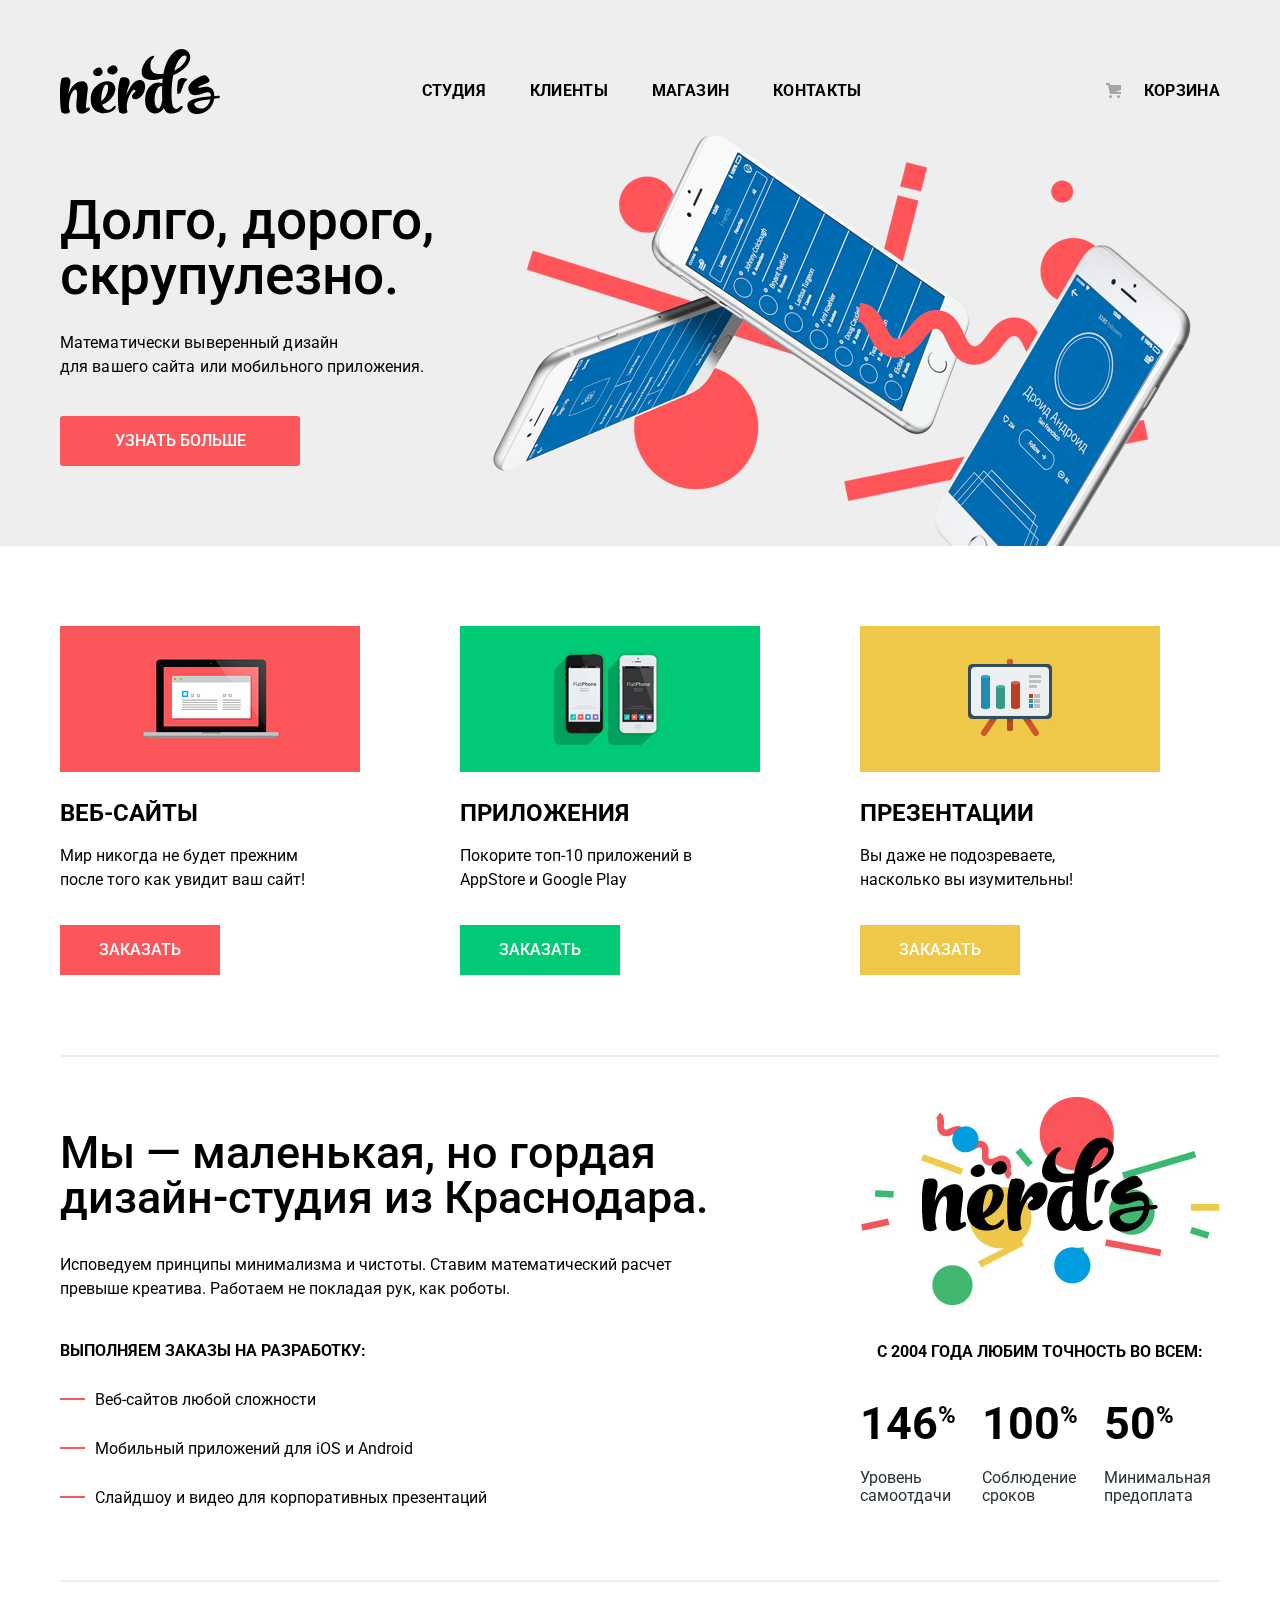
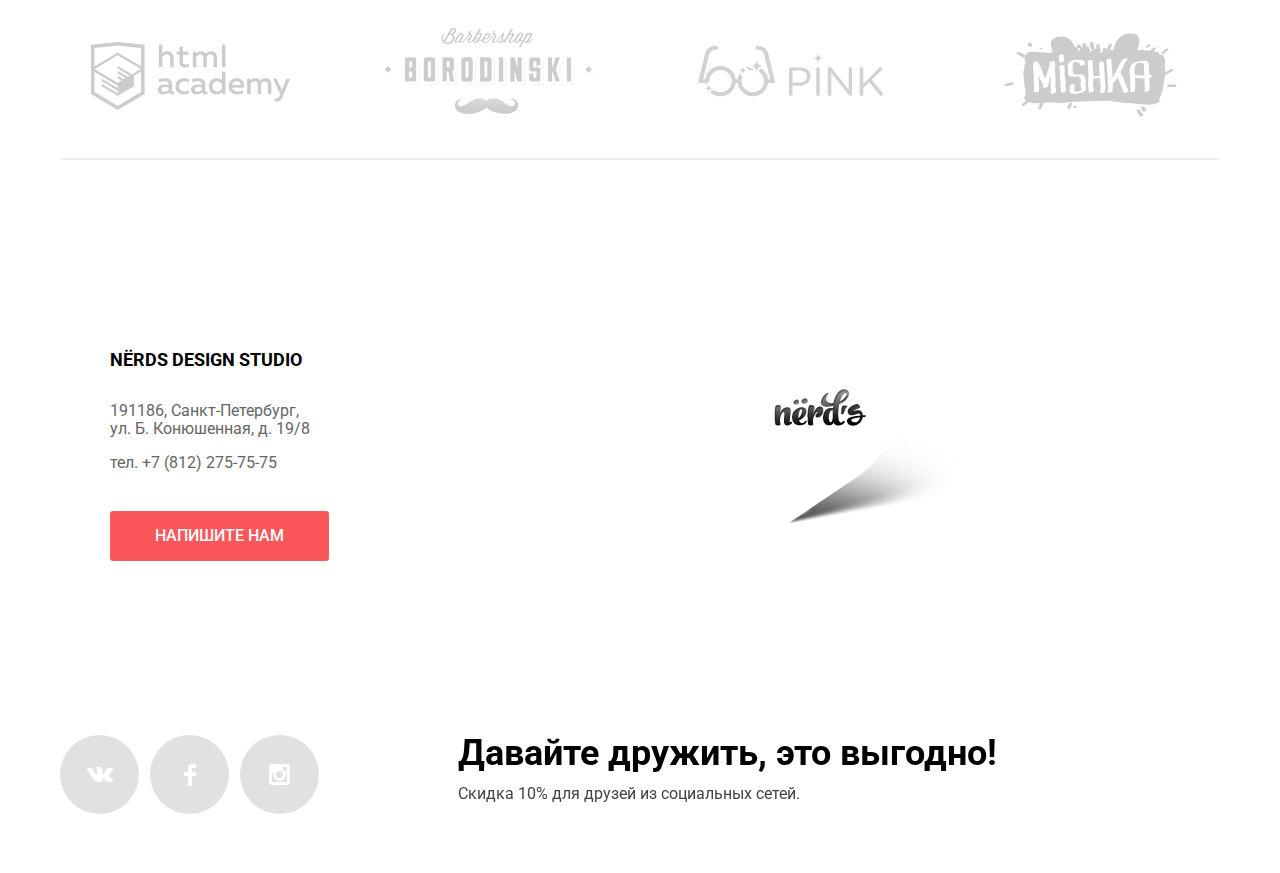
==== commit 1926794f: "Полностью доверстал страницы" ====
--- a/index.html
+++ b/index.html
@@ -27,8 +27,8 @@
 		    <li>
 		      <a class="menu-item" href="#">Контакты</a>
 		    </li>
-		    <a class="shopping-cart" href="#">Корзина</a>
 		  </ul>
+		  <a class="shopping-cart" href="#">Корзина</a>
 	    </nav>
 	  </header>
 	</div>  
@@ -80,6 +80,7 @@
 		  </li>
 		</ul>
 	  </section>
+	  <hr class="divider">
 	  <div class="wrapper-about">
 	    <section class="about">
 	      <p class="about-title">Мы — маленькая, но гордая дизайн-студия из Краснодара.</p>
@@ -113,7 +114,7 @@
 	  <section class="clients">
 	    <ul class="clients-list">
 		    <li>
-		      <a href="#">
+		      <a href="https://htmlacademy.ru/intensive/htmlcss">
 			    <img src="img/htmlacademy-logo.png" width="199" height="68" alt="Логотип htmlacademy">
 			  </a>
 		    </li>
@@ -134,7 +135,7 @@
 		    </li>
 		  </ul>
 	  </section>
-	  <section class="wrapper-map">
+	  <section class="wrapper-map" id="map">
 	    <div class="wrapper-contacts">
           <div class="wrapper-form">
             <div class="contacts">
@@ -145,6 +146,7 @@
               <button class="contacts-button" type="button">Напишите нам</button>
             </div>
           </div>
+		  <img class="map-marker" src="img/map-marker.png" width="231" height="190" alt="Месторасположение NЁRDS">
         </div>
 	  </section>
 	</main>
@@ -178,5 +180,7 @@
       </p>
       <button class="feedback-button">Отправить</button>
     </form>
+	<script src="http://api-maps.yandex.ru/2.0/?load=package.standard,package.geoObjects&amp;lang=ru-RU" type="text/javascript"></script>
+    <script src="js/index.js"></script>
   </body>
 </html>
--- a/css/index.css
+++ b/css/index.css
@@ -4,6 +4,31 @@
   --header-slider-background: #eeeeee;
   --header-slider-button-background: #fb565a;
   --header-slider-button-background-hover: #e74246;
+  --product-card-button-green: #00ca74;
+  --product-card-button-green-hover: #00bc6c;
+  --product-card-button-yellow: #efc84a;
+  --product-card-button-yellow-hover: #eab534;
+  --stats-item-name: #283136;
+  --filter-inputs: #bdc3c7;
+  --filter-form-button: #ededed;
+  --filter-form-button-hover: #dfdfdf;
+  --filter-form-button-active-background: #d5d5d5;
+  --filter-form-button-active: #9d9d9d;
+  --range-controls: #f1f1f1;
+  --range-controls-scale: #d7dcde;
+  --range-controls-toggle: #ababab;
+  --range-controls-toggle-shadow: #cfcfcf;
+  --sorting-list: #b2b2b2;
+  --sorting-list-hover: #666666;
+  --sorting-controls-icon: #a6a6a6;
+  --sorting-controls-icon-hover: #010101;
+  --catalog-items: #e9e9e9;
+  --catalog-items-hover: #4d4d4d;
+  --hidden-info: #6f6f6f;
+  --pagination: #f2f2f2;
+  --discount: #444444;
+  --social-icons: #e1e1e1;
+  --contacts-button-hover: #d6494d;
 }
 
 * {
@@ -17,6 +42,22 @@
   background-color: var(--header-slider-background);
 }
 
+.header {
+  display: flex;
+  align-items: center;
+  justify-content: space-between;
+  width: 1160px;
+  margin: 0 auto;
+  padding-top: 49px;
+}
+
+.navbar {
+  display: flex;
+  flex-direction: row;
+  width: 100%;
+  align-items: center;
+}
+
 .logo {
   cursor: pointer;
 }
@@ -30,17 +71,27 @@
 }
 
 .menu {
+  display: flex;
+  flex-direction: row;
+  justify-content: space-between;
+  align-items: center;
+  margin: 0 auto;
   list-style-type: none;
+  width: 440px;
 }
 
 .menu-item, .shopping-cart {
   font-size: 16px;
-  font-weight: 500;
+  font-weight: bold;
   line-height: 1.88;
-  letter-spacing: 0.25px;
+  letter-spacing: 0.35px;
   color: var(--basic-black);
   text-decoration: none;
   text-transform: uppercase;
+  display: flex;
+  justify-content: space-between;
+  align-items: center;
+  margin-top: 15px;
 }
 
 .menu-item:hover, .shopping-cart:hover {
@@ -49,18 +100,42 @@
 
 .menu-item:visited, .shopping-cart:visited {
   opacity: .3;
+}
+
+.shopping-cart {
+  position: relative;
+  padding-left: 65px;
+}
+
+.shopping-cart::before {
+  content: "";
+  width: 15px;
+  height: 15px;
+  position: relative;
+  background: url(../img/basket-icon.svg);
+  right: 23px;
+  opacity: .3;
+}
+
+.main-slider {
+  width: 1160px;
+  margin: 0 auto 80px;
+  list-style-type: none;
+  display: flex;
 }
 
 .slider-item__title {
   font-size: 55px;
   font-weight: 500;
   line-height: 1;
+  margin-bottom: 28px;
 }
 
 .slider-item__description {
   font-size: 16px;
   line-height: 1.5;
   letter-spacing: 0.1px;
+  margin-bottom: 37px;
 }
 
 .slider-item__button {
@@ -71,31 +146,77 @@
   line-height: 1.13;
   text-transform: uppercase;
   text-decoration: none;
+  display: flex;
+  justify-content: center;
+  align-items: center;
+  border-radius: 3px;
+  margin-bottom: 80px;
+  width: 240px;
+  height: 50px;
 }
 
 .slider-item__button:hover {
   background-color: var(--header-slider-button-background-hover);
 }
 
+.slider-item.first {
+  width: 1160px;
+  display: flex;
+  position: relative;
+  flex-direction: column;
+  background: url(../img/slide-picture-1.png) no-repeat right center;
+  background-position-x: 433px;
+  background-position-y: 16px;
+  padding-top: 75px;
+}
+
 .slider-item.second, .slider-item.third {
   display: none;
 }
 
+.divider {
+  width: 1160px;
+  margin: 0 auto;
+  height: 2px;
+  background-color: var(--header-slider-background);
+  border: 0;
+}
+
 .product {
 	list-style-type: none;
 }
 
+.product-list {
+  width: 1160px;
+  margin: 0 auto 80px;
+}
+
+.product {
+  display: flex;
+  flex-direction: row;
+  margin-right: 60px;
+}
+
+.product-card {
+  display: flex;
+  flex-direction: column;
+  padding-right: 100px;
+}
+
 .product-card__title {
   font-size: 24px;
   font-weight: bold;
   line-height: 1.25;
   text-transform: uppercase;
+  margin: 26px 0 16px;
 }
 
 .product-card__description {
   font-size: 16px;
   line-height: 1.5;
   letter-spacing: 0.05;
+  max-width: 82%;
+  margin-bottom: 33px;
 }
 
 .product-card__button {
@@ -105,6 +226,11 @@
   color: var(--basic-white);
   text-decoration: none;
   text-transform: uppercase;
+  width: 160px;
+  height: 50px;
+  display: flex;
+  justify-content: center;
+  align-items: center;
 }
 
 .product-card__button.red {
@@ -112,34 +238,48 @@
 }
 
 .product-card__button.red:hover {
-  background-color: #e74246;
+  background-color: var(--header-slider-button-background-hover);
 }
 
 .product-card__button.green {
-  background-color: #00ca74;
+  background-color: var(--product-card-button-green);
 }
 
 .product-card__button.green:hover {
-  background-color: #00bc6c;
+  background-color: var(--product-card-button-green-hover);
 }
 
 .product-card__button.yellow {
-  background-color: #efc84a;
+  background-color: var(--product-card-button-yellow);
 }
 
 .product-card__button.yellow:hover {
-  background-color: #eab534;
+  background-color: var(--product-card-button-yellow-hover);
+}
+
+.wrapper-about {
+  width: 1160px;
+  display: flex;
+  margin: 40px auto 45px;
+}
+
+.about {
+  width: 650px;
+  margin-top: 33px;
+  margin-right: 150px;
 }
 
 .about-title {
   font-size: 45px;
   font-weight: 500;
   line-height: 1;
+  margin-bottom: 33px;
 }
 
 .about-description {
   font-size: 16px;
   line-height: 1.5;
+  margin-bottom: 38px;
 }
 
 .services {
@@ -148,9 +288,36 @@
   list-style-type: none;
 }
 
+.services-item {
+  position: relative;
+  padding-left: 35px;
+  margin-bottom: 25px;
+}
+
+.services-item::before {
+  content: '';
+  position: absolute;
+  width: 25px;
+  left: 0;
+  top: 10px;
+  height: 2px;
+  background-color: var(--header-slider-button-background);
+}
+
 .services.title {
   font-weight: bold;
   text-transform: uppercase;
+  margin-bottom: 25px;
+}
+
+.stats {
+  width: 360px;
+  display: flex;
+  flex-direction: column;
+}
+
+.stats-logo {
+  margin-bottom: 35px;
 }
 
 .stats-title {
@@ -159,6 +326,23 @@
   line-height: 1.5;
   text-align: center;
   text-transform: uppercase;
+  margin-bottom: 49px;
+}
+
+.stats-list {
+  display: flex;
+  list-style-type: none;
+  justify-content: center;
+}
+
+.stats-item {
+  display: flex;
+  flex-direction: column;
+  padding-right: 26px;
+}
+
+.stats-item:last-child {
+  padding: 0;
 }
 
 .percent-symbol {
@@ -171,79 +355,803 @@
   line-height: 0.22;
   color: var(--basic-black);
   text-transform: lowercase;
+  margin-bottom: 40px;
 }
 
 .stats-item__name {
   font-size: 16px;
   line-height: 1.13;
   text-align: left;
-  color: #283136;
+  color: var(--stats-item-name);
+}
+
+.clients {
+  width: 1160px;
+  height: 180px;
+  border-top: 2px solid var(--header-slider-background);
+  border-bottom: 2px solid var(--header-slider-background);
+  margin: 15px auto 80px;
+  display: flex;
+  align-items: center;
+  justify-content: center;
+}
+
+.clients-list {
+  width: 100%;
+  display: flex;
+  list-style-type: none;
+  align-items: center;
+}
+
+.clients-list li:nth-child(1) {
+  margin-left: 31px;
+  margin-top: 15px;
+}
+
+.clients-list li:nth-child(2) {
+  margin-top: 10px;
+  margin-left: 95px;
+}
+
+.clients-list li:nth-child(3) {
+  margin-left: 104px;
+  margin-top: 5px;
+}
+
+.clients-list li:nth-child(4) {
+  margin-top: 14px;
+  margin-left: 121px;
+}
+
+.clients-list a {
+  display: block;
+  opacity: 0.2;
+  transition: opacity 0.6s ease;
+}
+
+.clients-list a:hover {
+  opacity: 1;
+}
+
+.wrapper-title {
+  width: 100%;
+  background-color: var(--header-slider-background);
+  display: flex;
+  justify-content: center;
+  align-items: center;
+}
+
+.shop-title {
+  font-size: 55px;
+  font-weight: 500;
+  line-height: 1;
+  text-align: center;
+  color: var(--basic-black);
+  max-width: 1160px;
+  margin: 73px auto 116px;
+}
+
+.wrapper-content {
+  width: 1160px;
+  margin: 50px auto 0;
+  display: flex;
+  justify-content: space-between;
+  flex-direction: row;
+}
+
+.filters {
+  width: 260px;
+  display: flex;
+  flex-direction: column;
+  margin-right: 140px;
+}
+
+.filters ul li {
+  list-style-type: none;
+}
+
+.filters input[type="radio"], .filters input[type="checkbox"] {
+  display: none;
+}
+
+.filters input[type="radio"] + label::before, .filters input[type="checkbox"] + label::before {
+  content: "";
+  position: absolute;
+  width: 12px;
+  height: 12px;
+  vertical-align: middle;
+  border: 3px solid var(--basic-white);
+  box-shadow: 0 0 0 3px var(--filter-inputs);
+  left: 0;
+}
+
+.filters input[type="radio"] + label::before {
+  border-radius: 50%;
+}
+
+.filters input[type="checkbox"] + label::before {
+  border-radius: 3px;
+}
+
+.filters input[type="radio"]:checked ~ label::after {
+  content: "";
+  position: absolute;
+  width: 10px;
+  height: 10px;
+  border-radius: 50%;
+  background: var(--filter-inputs);
+  top: 4px;
+  left: 4px;
+}
+
+.filters input[type="checkbox"]:checked ~ label::after {
+  content: "";
+  position: absolute;
+  width: 15px;
+  height: 5px;
+  left: 0px;
+  top: -6px;
+  border: 5px solid var(--filter-inputs);
+  border-top-color: transparent;
+  border-right-color: transparent;
+  transform:rotate(-45deg);
+}
+
+
+.filter-item, .grid-item, .filter-special {
+  padding: 0;
+  border: none;
+}
+
+.filter-item {
+  margin: 0 0 58px;
+}
+
+.grid-item, .filter-special {
+  margin: 0 0 26px;
+}
+
+.range-filter {
+  margin-top: 49px;
+}
+
+fieldset legend {
+  font-size: 18px;
+  line-height: 24px;
+  text-transform: uppercase;
+  font-weight: 700;
+  letter-spacing: 1px;
+  margin-bottom: 21px;
+}
+
+fieldset.filter-item legend {
+  margin-bottom: 0px;
+}
+
+.filter-form fieldset label {
+  font-size: 16px;
+  position: relative;
+  color: var(--stats-item-name);
+  transition: color 0.6s ease;
+  display: inline-block;
+  margin-bottom: 21px;
+  padding-left: 35px;
+  cursor: pointer;
+}
+
+.filter-form-button {
+  width: 260px;
+  height: 50px;
+  font-size: 16px;
+  font-weight: bold;
+  text-transform: uppercase;
+  background-color: var(--filter-form-button);
+  border: none;
+  cursor: pointer;
+  transition: all 0.3s ease;
+  border-radius: 3px;
+}
+
+.filter-form-button:hover {
+  background-color: var(--filter-form-button-hover);
+}
+
+.filter-form-button:active {
+  background-color: var(--filter-form-button-active-background);
+  color: var(--filter-form-button-active);
+}
+
+.range-controls {
+  position: relative;
+  height: 40px;
+  margin-bottom: 20px;
+  padding: 39px 20px;
+  background-color: var(--range-controls);
+  border-radius: 5px;
+}
+
+.range-controls .scale {
+  height: 2px;
+  background: var(--range-controls-scale);
+}
+
+.range-controls .bar {
+  width: 65%;
+  height: 2px;
+  background: var(--product-card-button-green);
+}
+
+.range-controls .toggle {
+  position: absolute;
+  top: 31px;
+  left: 0;
+  width: 4px;
+  height: 4px;
+  padding: 0;
+  border: 8px solid var(--basic-white);
+  background-color: var(--range-controls-toggle);
+  box-shadow: 0 2px 1px 0 var(--range-controls-toggle-shadow);
+  border-radius: 50%;
+  cursor: pointer;
+}
+
+.range-controls .toggle-min {
+  left: 15px;
+}
+
+.range-controls .toggle-max {
+  left: 160px;
+}
+
+.price-controls {
+  font-size: 0;
+}
+
+.price-controls label {
+  display: inline-block;
+  width: 50%;
+  font-size: 16px;
+  text-transform: uppercase;
+}
+
+.price-controls input {
+  width: 80px;
+  padding: 8px 12px;
+  margin-left: 10px;
+  font-family: 'Roboto', 'Arial', sans-serif;
+  font-size: 16px;
+  text-align: center;
+  color: var(--stats-item-name);
+  border: none;
+  border-radius: 5px;
+  background: var(--range-controls);
+}
+
+.max-price {
+  text-align: right;
+}
+
+.main-content {
+  width: 760px;
+  display: flex;
+  flex-direction: column;
+  align-items: center;
+}
+
+.sorting {
+  width: 100%;
+  display: flex;
+  flex-direction: row;
+  justify-content: space-between;
+  margin-bottom: 50px;
+}
+
+.sorting-title {
+  font-size: 18px;
+  line-height: 24px;
+  text-transform: uppercase;
+  font-weight: 700;
+  letter-spacing: 1px;
+}
+
+.sorting-list {
+  max-width: 63%;
+  margin-left: 171px;
+}
+
+.sorting-list li {
+  list-style-type: none;
+  display: inline-block;
+  vertical-align: top;
+  font-size: 14px;
+  margin-right: 22px;
+  cursor: pointer;
+  color: var(--sorting-list);
+  text-transform: uppercase;
+}
+
+.sorting-list li:hover {
+  color: var(--sorting-list-hover);
+}
+
+.sorting-list li:active, .sorting-list li:focus {
+  color: var(--basic-black);
+}
+
+.sorting-list li:last-child {
+  margin-right: 0;
+}
+
+.sorting-controls {
+  position: relative;
+}
+
+.sorting-controls .icon-down-dir {
+  position: absolute;
+  display: block;
+  border: 5px solid var(--sorting-controls-icon);
+  border-top-width: 10px;
+  border-right-color: transparent;
+  border-bottom-width: 0px;
+  border-left-color: transparent;
+  right: 20px;
+  top: 5px;
+  margin-right: 10px;
+}
+
+.sorting-controls .active, .sorting-controls .icon-down-dir:hover {
+  border: 5px solid  var(--sorting-controls-icon-hover);
+  border-top-width: 10px;
+  border-right-color: transparent;
+  border-bottom-width: 0px;
+  border-left-color: transparent;
+}
+
+.sorting-controls .icon-up-dir:hover {
+  border: 5px solid var(--sorting-controls-icon-hover);
+  border-top-width: 0px;
+  border-right-color: transparent;
+  border-bottom-width: 10px;
+  border-left-color: transparent;
+}
+
+.sorting-controls .icon-up-dir {
+  position: absolute;
+  display: block;
+  border: 5px solid var(--sorting-controls-icon);
+  border-top-width: 0px;
+  border-right-color: transparent;
+  border-bottom-width: 10px;
+  border-left-color: transparent;
+  right: 0px;
+  top: 5px;
+}
+
+.items li {
+  display: inline-flex;
+  flex-direction: column;
+  vertical-align: top;
+  list-style-type: none;
+  border-top-left-radius: 5px;
+  border-top-right-radius: 5px;
+  transition: background 0.6s ease;
+  background-color: var(--catalog-items);
+  position: relative;
+  min-width: 360px;
+  max-height: 615px;
+  margin-bottom: 33px;
+}
+
+.items li:nth-child(odd) {
+  margin-right: 36px;
+}
+
+.items li:hover {
+  background-color: var(--catalog-items-hover);
+}
+
+.hidden-info {
+  opacity: 0;
+  z-index: 0;
+  position: absolute;
+  transition: all 0.3s ease;
+  bottom: 0;
+  width: 100%;
+  min-height: 230px;
+  display: flex;
+  align-items: center;
+  flex-direction: column;
+  opacity: 0;
+  background-color: var(--header-slider-background);
+}
+
+.hidden-info h3 {
+  margin-top: 30px;
+}
+
+.hidden-info h3 a {
+  font-size: 16px;
+  font-weight: bold;
+  text-decoration: none;
+  color: var(--basic-black);
+  text-transform: uppercase;
+  letter-spacing: 1px;
+}
+
+.hidden-info h3 a:hover {
+  color: var(--header-slider-button-background);
+}
+
+.items li:hover .hidden-info {
+  z-index: 1;
+  opacity: 1;
+}
+
+.hidden-info p {
+  color: var(--hidden-info);
+  margin-top: 18px;
+  max-width: 180px;
+  text-align: center;
+}
+
+.hidden-info a.hidden-info-button {
+  text-decoration: none;
+  color: var(--basic-white);
+  background-color: var(--header-slider-button-background);
+  border-radius: 2px;
+  width: 200px;
+  display: flex;
+  align-items: center;
+  justify-content: center;
+  margin-top: 30px;
+  height: 50px;
+}
+
+.hidden-info a.hidden-info-button:hover {
+  background-color: var(--header-slider-button-background-hover);
+}
+
+.item-header {
+  position: relative;
+  font-size: 0;
+  width: 100%;
+  height: 40px;
+  padding-left: 15px;
+  padding-top: 12px;
+}
+
+.item-header span {
+  display: inline-block;
+  background-color: var(--basic-white);
+  width: 15px;
+  height: 15px;
+  border-radius: 50%;
+  margin-right: 10px;
+}
+
+.pagination {
+  width: 100%;
+  margin-top: 32px;
+}
+
+.pagination a.num {
+  font-size: 16px;
+  line-height: 34px;
+  background-color: var(--pagination);
+  border: 3px solid var(--pagination);
+  border-radius: 3px;
+  color: var(--basic-black);
+  font-weight: bold;
+  text-transform: uppercase;
+  text-decoration: none;
+  display: inline-flex;
+  align-items: center;
+  justify-content: center;
+  width: 50px;
+  height: 50px;
+  margin-right: 7px;
+  margin-bottom: 5px;
+}
+
+.pagination a.num:hover, .pagination a.num.active:hover {
+  background-color: var(--filter-form-button-hover);
+  border-color: var(--filter-form-button-hover);
+}
+
+.pagination a.num.active {
+  background: var(--basic-white);
+}
+
+.pagination .next {
+  display: inline-flex;
+  align-items: center;
+  justify-content: center;
+  font-size: 16px;
+  line-height: 34px;
+  background-color: var(--pagination);
+  border-radius: 3px;
+  color: var(--basic-black);
+  font-weight: bold;
+  text-transform: uppercase;
+  text-decoration: none;
+  width: 260px;
+  height: 50px;
+  margin-right: 10px;
+  margin-bottom: 5px;
+}
+
+.pagination .next:hover {
+  background-color: var(--filter-form-button-hover);
+}
+
+.wrapper-map {
+  width: 100%;
+  display: flex;
+  height: 416px;
+  align-items: center;
+  justify-content: center;
+  margin-top: 40px;
+}
+
+.wrapper-map.contacts-map {
+  margin-top: 50px;
+}
+
+.wrapper-contacts {
+  display: flex;
+  width: 1160px;
+  position: absolute;
+  z-index: 1;
+}
+
+.wrapper-form {
+  width: 320px;
+  height: 308px;
+  display: flex;
+  background: #fff;
+  flex-direction: column;
+  justify-content: center;
+}
+
+.contacts {
+  margin: 0 auto;
+  padding: 0 50px;
 }
 
 .contacts-title {
   font-size: 18px;
   font-weight: bold;
   line-height: 1.67;
+  margin-top: 10px;
+  margin-bottom: 27px;
 }
 
 .contacts-adress {
   font-size: 16px;
   line-height: 1.13;
-  color: #666666;
+  color: var(--sorting-list-hover);
+  margin-bottom: 39px;
+  max-width: 92%;
 }
 
 .contacts-adress-link {
-  color: #666666;
+  color: var(--sorting-list-hover);
   text-decoration: none;
+  padding-top: 15px;
+  display: flex;
 }
 
 .contacts-button, .feedback-button {
-  background-color: #fb565a;
+  background-color: var(--header-slider-button-background);
   font-size: 16px;
   font-weight: 500;
   line-height: 1.13;
   text-align: center;
   color: var(--basic-white);
   text-transform: uppercase;
+  width: 219px;
+  height: 50px;
+  border: 0;
+  border-radius: 3px;
+  margin: 0 auto;
+  cursor: pointer;
 }
 
 .contacts-button:hover, .feedback-button:hover {
-  background-color: #d6494d;
+  background-color: var(--contacts-button-hover);
+}
+
+.map-marker {
+  width: 231px;
+  height: 190px;
+  position: absolute;
+  top: 40px;
+  right: 250px;
+}
+
+.footer {
+  height: 217px;
+  display: flex;
+  align-items: center;
+}
+
+.wrapper-footer {
+  width: 1160px;
+  display: flex;
+  margin: 20px auto 0;
 }
 
 .social-icons {
+  display: flex;
+  margin-right: 128px;
   list-style-type: none;
 }
 
 .social-icons__item {
-  background-color: #e1e1e1;
+  background-color: var(--social-icons);
+  width: 79px;
+  height: 79px;
+  border-radius: 50%;
+  display: flex;
+  justify-content: center;
+  align-items: center;
+  margin-right: 11px;
 }
 
 .social-icons__item:hover {
   background-color: var(--header-slider-button-background);
 }
 
+.social-icons__item a {
+  display: flex;
+  width: 100%;
+  height: 100%;
+  justify-content: center;
+  align-items: center;
+}
+
 .tagline {
   font-size: 36px;
   font-weight: bold;
   line-height: 1;
   color: var(--basic-black);
+  margin-bottom: 12px;
 }
 
 .discount {
   font-size: 16px;
   line-height: 1.38;
-  color: #444;
+  color: var(--discount);
 }
 
 .feedback {
-  background-color: #ffffff;
+  background-color: var(--basic-white);
+  opacity: 0;
+  position: fixed;
+  width: 960px;
+  height: 590px;
+  box-shadow: 0 20px 40px 0 rgba(0, 1, 1, 0.75);
+  top: 0;
+  right: 0;
+  bottom: 0;
+  left: 0;
+  margin: auto;
+  z-index: -1;
+  padding: 54px 50px 50px 80px;
+  -webkit-box-sizing: border-box;
+  -moz-box-sizing: border-box;
+  box-sizing: border-box;
+  transition: all 0.3s ease;
+}
+
+.feedback-form-show {
+  opacity: 1;
+  z-index: 40;
+}
+
+.close-feedback {
+  width: 21px;
+  height: 21px;
+  display: inline-block;
+  position: absolute;
+  right: 108px;
+  top: 67px;
+  cursor: pointer;
+  background: url(../img/close-cross.png);
 }
 
 .feedback-name, .feedback-mail, .feedback-text {
+  display: inline-block;
+  vertical-align: middle;
   font-size: 16px;
 }
 
 .feedback-title {
   font-size: 45px;
+  margin-bottom: 50px;
+}
+
+.feedback p.full-width {
+  width: 100%;
+}
+
+.feedback label {
+  display: block;
+  margin-bottom: 10px;
+  font-weight: bold;
+}
+
+.feedback p.full-width {
+  width: 100%;
+}
+
+.feedback label {
+  display: block;
+  margin-bottom: 10px;
+  font-weight: bold;
+}
+
+.feedback input, .feedback textarea {
+  width: 360px;
+  height: 50px;
+  border: 2px solid var(--range-controls-scale);
+  border-radius: 3px;
+  padding: 0 13px;
+  -webkit-box-sizing: border-box;
+  -moz-box-sizing: border-box;
+  box-sizing: border-box;
+  margin-right: 40px;
+  font-size: 12px;
+  font-weight: bold;
+  color: rgba(186, 186, 186, .5);
+}
+
+.feedback input::-webkit-input-placeholder {
+  color: rgba(186, 186, 186, .5);
+}
+
+.feedback textarea::-webkit-input-placeholder {
+  color: rgba(186, 186, 186, .5);
+}
+
+.feedback input::-moz-placeholder {
+  color: rgba(186, 186, 186, .5);
+}
+
+.feedback input::-moz-placeholder {
+  color: rgba(186, 186, 186, .5);
+}
+
+.feedback input:-moz-placeholder {
+  color: rgba(186, 186, 186, .5);
+}
+
+.feedback input:-moz-placeholder {
+  color: rgba(186, 186, 186, .5);
+}
+
+.feedback input:-ms-input-placeholder {
+  color: rgba(186, 186, 186, .5);
+}
+
+.feedback input:-ms-input-placeholder {
+  color: rgba(186, 186, 186, .5);
+}
+
+.feedback textarea {
+  width: 764px;
+  min-height: 115px;
+  margin-right: 0;
+  resize: none;
+  padding-top: 9px;
+  padding-bottom: 12px;
+}
+
+.feedback input:hover, .feedback textarea:hover {
+  border-color: #a2a9ac;
+}
+
+.feedback-text {
+  margin-top: 22px;
+  margin-bottom: 47px;
 }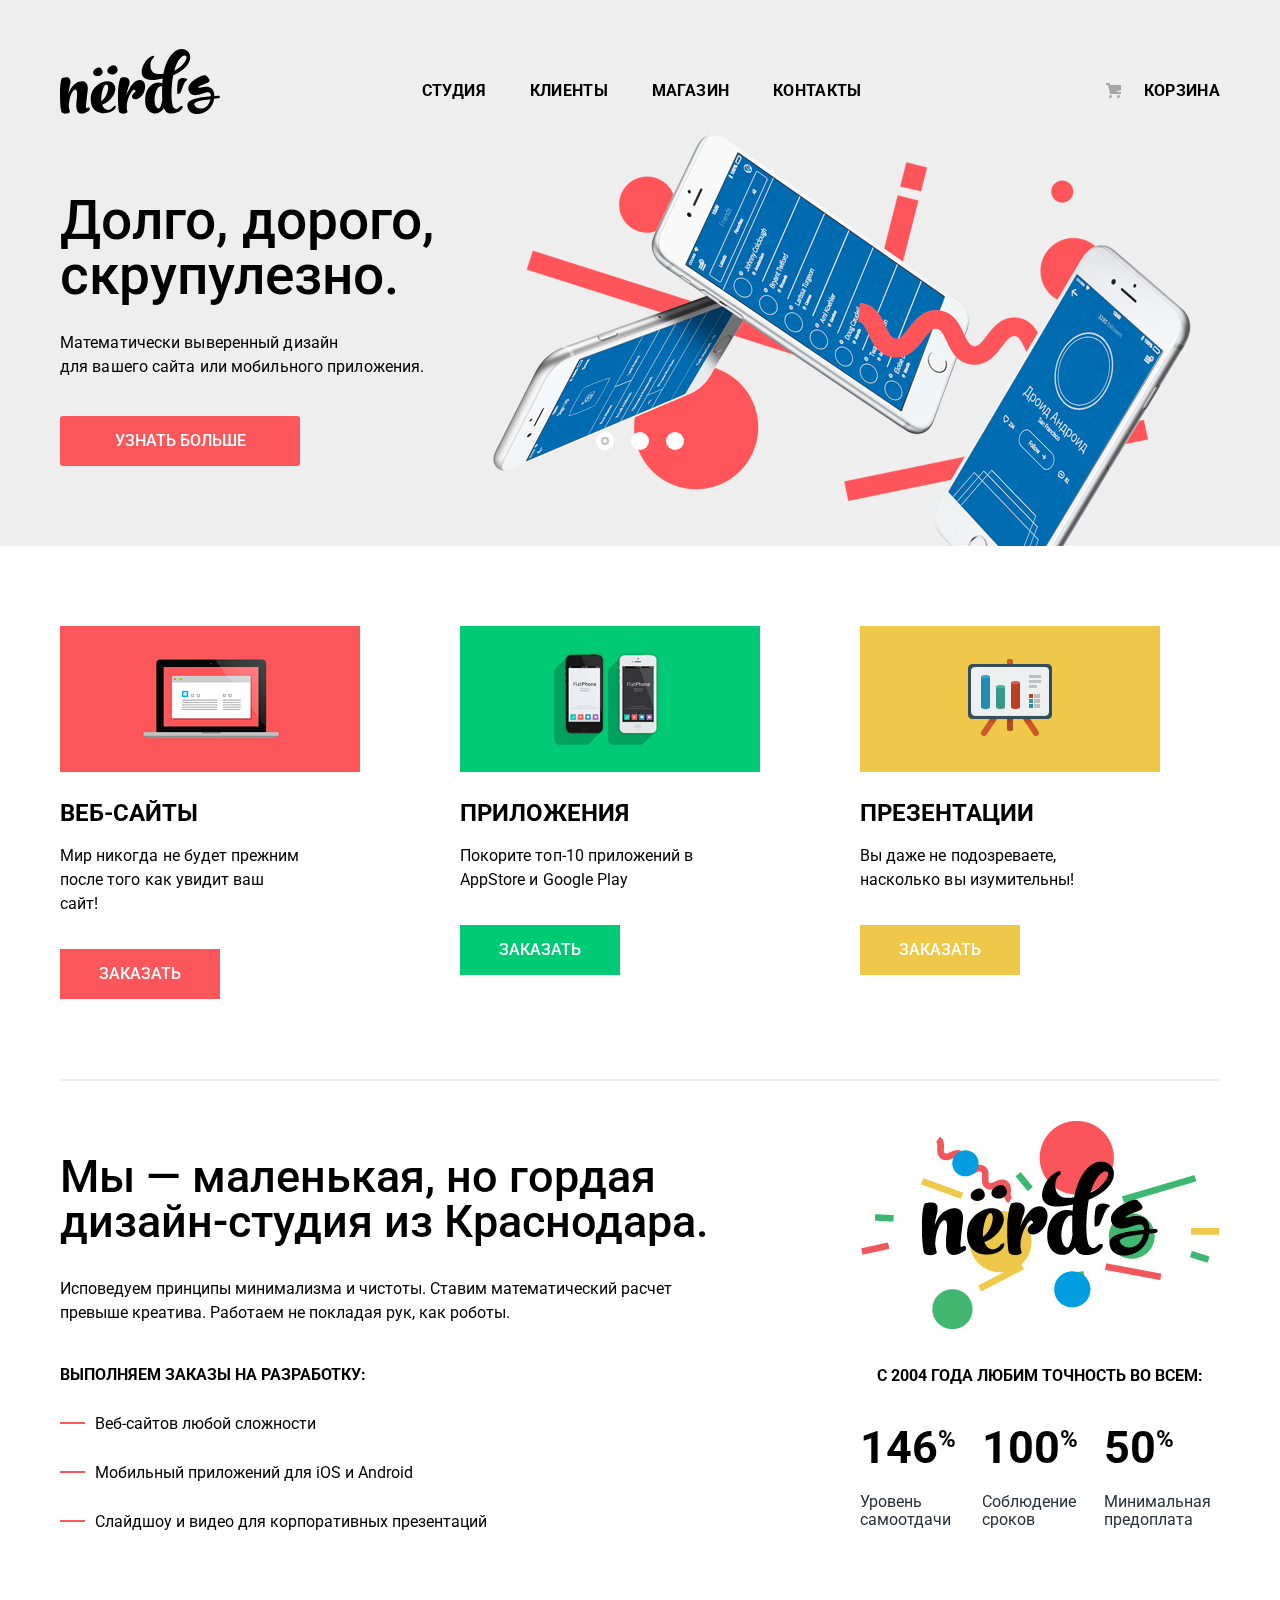
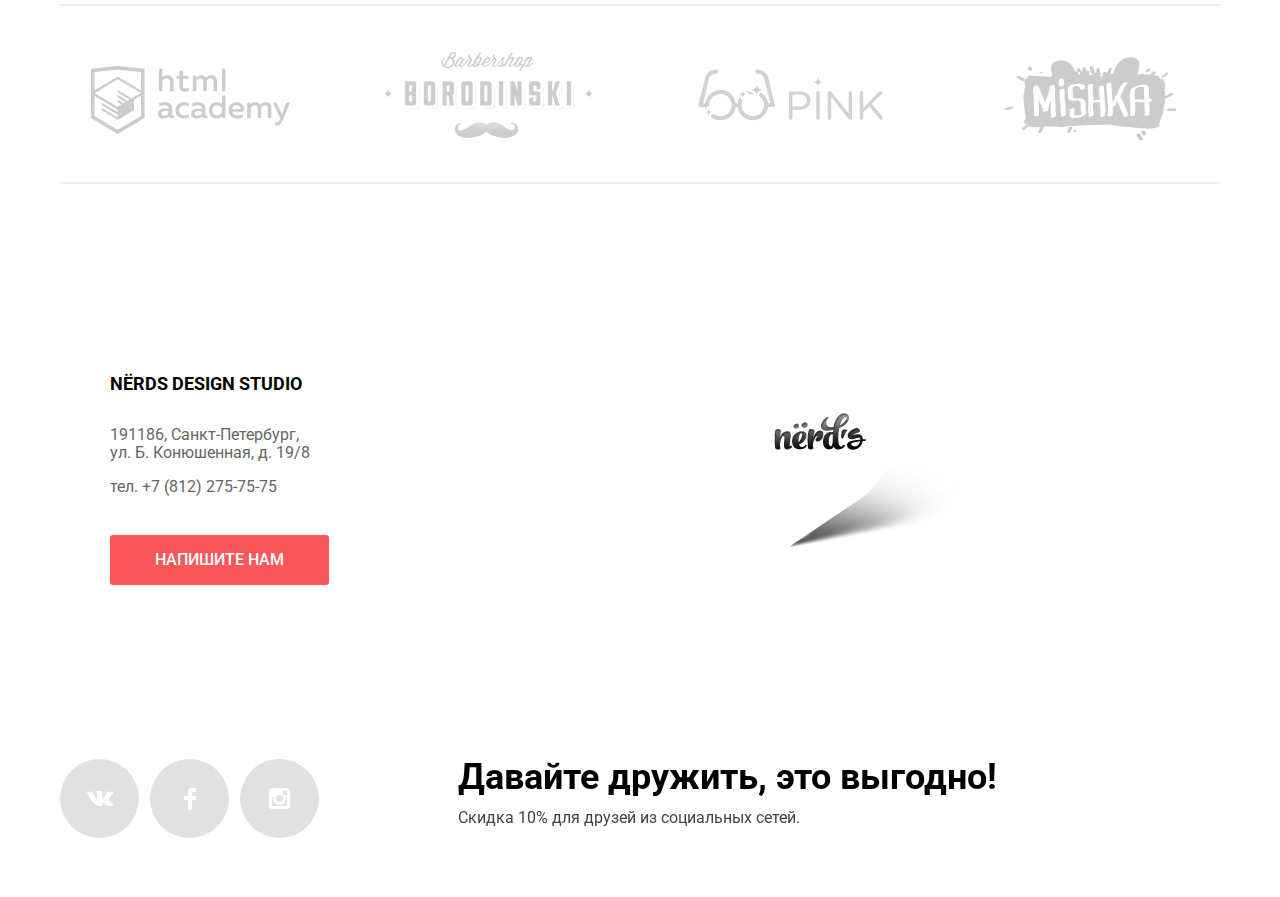
==== commit 7652134f: "Merge pull request #10 from moskvichev-mihail/master" ====
--- a/index.html
+++ b/index.html
@@ -4,8 +4,8 @@
     <meta charset="utf-8">
     <title>HTML Academy: Нёрдс</title>
 	<link rel="icon" href="favicon.ico">
-	<link rel="stylesheet" href="./css/index.css">
-    <link href="https://fonts.googleapis.com/css?family=Roboto&display=swap" rel="stylesheet">
+	<link rel="stylesheet" href="./css/index.min.css">
+    <link href="https://fonts.googleapis.com/css2?family=Roboto:wght@400;500;700&display=swap" rel="stylesheet">
   </head>
   <body>
     <div class="wrapper-header">
@@ -56,6 +56,11 @@
               Ближе к полуночи работа только начинается.</p>
             <a class="slider-item__button" href="#">Узнать больше</a>
           </div>
+		  <div class="slider-controls">
+		    <span class="slider-dot active"></span>
+		    <span class="slider-dot"></span>
+		    <span class="slider-dot"></span>
+		  </div>
         </div>
       </section>
 	  <section class="product-list">
@@ -142,7 +147,7 @@
               <p class="contacts-title">NЁRDS DESIGN STUDIO</p>
               <p class="contacts-adress">191186, Санкт-Петербург,
                 ул. Б. Конюшенная, д. 19/8
-                <a class="contacts-adress-link" href="tel::88122757575">тел. +7 (812) 275-75-75</a></p>
+                <a class="contacts-adress-link" href="tel:+78122757575">тел. +7 (812) 275-75-75</a></p>
               <button class="contacts-button" type="button">Напишите нам</button>
             </div>
           </div>
@@ -180,7 +185,7 @@
       </p>
       <button class="feedback-button">Отправить</button>
     </form>
-	<script src="http://api-maps.yandex.ru/2.0/?load=package.standard,package.geoObjects&amp;lang=ru-RU" type="text/javascript"></script>
-    <script src="js/index.js"></script>
+	<script src="https://api-maps.yandex.ru/2.0/?load=package.standard,package.geoObjects&amp;lang=ru-RU" type="text/javascript"></script>
+    <script src="js/index.min.js"></script>
   </body>
 </html>
--- a/css/index.min.css
+++ b/css/index.min.css
@@ -0,0 +1 @@
+:root{--basic-black:#000000;--basic-white:#ffffff;--header-slider-background:#eeeeee;--header-slider-button-background:#fb565a;--header-slider-button-background-hover:#e74246;--product-card-button-green:#00ca74;--product-card-button-green-hover:#00bc6c;--product-card-button-yellow:#efc84a;--product-card-button-yellow-hover:#eab534;--stats-item-name:#283136;--filter-inputs:#bdc3c7;--filter-form-button:#ededed;--filter-form-button-hover:#dfdfdf;--filter-form-button-active-background:#d5d5d5;--filter-form-button-active:#9d9d9d;--range-controls:#f1f1f1;--range-controls-scale:#d7dcde;--range-controls-toggle:#ababab;--range-controls-toggle-shadow:#cfcfcf;--sorting-list:#b2b2b2;--sorting-list-hover:#666666;--sorting-controls-icon:#a6a6a6;--sorting-controls-icon-hover:#010101;--catalog-items:#e9e9e9;--catalog-items-hover:#4d4d4d;--hidden-info:#6f6f6f;--pagination:#f2f2f2;--discount:#444444;--social-icons:#e1e1e1;--contacts-button-hover:#d6494d;--feedback-input:rgba(186, 186, 186, .5);--feedback-input-hover:#a2a9ac;--slider-dot-active:#c1c1c1}*{box-sizing:border-box;margin:0;padding:0;font-family:Roboto,Arial,sans-serif}.wrapper-header,.wrapper-slider{background-color:var(--header-slider-background)}.header{display:flex;align-items:center;justify-content:space-between;width:1160px;margin:0 auto;padding-top:49px}.navbar{display:flex;flex-direction:row;width:100%;align-items:center}.logo{cursor:pointer}.logo:hover{opacity:.8}.logo:visited{opacity:.3}.menu{display:flex;flex-direction:row;justify-content:space-between;align-items:center;margin:0 auto;list-style-type:none;width:440px}.menu-item,.shopping-cart{font-size:16px;font-weight:700;line-height:1.88;letter-spacing:.35px;color:var(--basic-black);text-decoration:none;text-transform:uppercase;display:flex;justify-content:space-between;align-items:center;margin-top:15px}.menu-item:hover,.shopping-cart:hover{color:var(--header-slider-button-background)}.menu-item:visited,.shopping-cart:visited{opacity:.3}.shopping-cart{position:relative;padding-left:65px}.shopping-cart::before{content:"";width:15px;height:15px;position:relative;background:url(../img/basket-icon.svg);right:23px;opacity:.3}.main-slider{width:1160px;margin:0 auto 80px;list-style-type:none;display:flex;position:relative}.slider-item__title{font-size:55px;font-weight:500;line-height:1;margin-bottom:28px}.slider-item__description{font-size:16px;line-height:1.5;letter-spacing:.1px;margin-bottom:37px}.slider-item__button{background-color:var(--header-slider-button-background);color:var(--basic-white);font-size:16px;font-weight:500;line-height:1.13;text-transform:uppercase;text-decoration:none;display:flex;justify-content:center;align-items:center;border-radius:3px;margin-bottom:80px;width:240px;height:50px}.slider-item__button:hover{background-color:var(--header-slider-button-background-hover)}.slider-item.first{width:1160px;display:flex;position:relative;flex-direction:column;background:url(../img/slide-picture-1.png) no-repeat right center;background-position-x:433px;background-position-y:16px;padding-top:75px}.slider-item.second,.slider-item.third{display:none}.slider-controls{position:absolute;width:100%;display:flex;flex-direction:row;align-items:center;justify-content:center;bottom:96px}.slider-dot{width:18px;height:18px;background:var(--basic-white);border-radius:50%;margin-right:17px;display:block;position:relative}.slider-dot:last-child{margin-right:0}.slider-dot.active:before{content:'';width:4px;height:4px;border:2px solid var(--slider-dot-active);border-radius:50%;position:absolute;top:5px;left:5px}.divider{width:1160px;margin:0 auto;height:2px;background-color:var(--header-slider-background);border:0}.product{list-style-type:none}.product-list{width:1160px;margin:0 auto 80px}.product{display:flex;flex-direction:row;margin-right:60px}.product-card{display:flex;flex-direction:column;padding-right:100px}.product-card__title{font-size:24px;font-weight:700;line-height:1.25;text-transform:uppercase;margin:26px 0 16px}.product-card__description{font-size:16px;line-height:1.5;letter-spacing:.05px;max-width:82%;margin-bottom:33px}.product-card__button{font-size:16px;font-weight:500;line-height:1.13;color:var(--basic-white);text-decoration:none;text-transform:uppercase;width:160px;height:50px;display:flex;justify-content:center;align-items:center}.product-card__button.red{background-color:var(--header-slider-button-background)}.product-card__button.red:hover{background-color:var(--header-slider-button-background-hover)}.product-card__button.green{background-color:var(--product-card-button-green)}.product-card__button.green:hover{background-color:var(--product-card-button-green-hover)}.product-card__button.yellow{background-color:var(--product-card-button-yellow)}.product-card__button.yellow:hover{background-color:var(--product-card-button-yellow-hover)}.wrapper-about{width:1160px;display:flex;margin:40px auto 45px}.about{width:650px;margin-top:33px;margin-right:150px}.about-title{font-size:45px;font-weight:500;line-height:1;margin-bottom:33px}.about-description{font-size:16px;line-height:1.5;margin-bottom:38px}.services{font-size:16px;line-height:1.5;list-style-type:none}.services-item{position:relative;padding-left:35px;margin-bottom:25px}.services-item::before{content:'';position:absolute;width:25px;left:0;top:10px;height:2px;background-color:var(--header-slider-button-background)}.services.title{font-weight:700;text-transform:uppercase;margin-bottom:25px}.stats{width:360px;display:flex;flex-direction:column}.stats-logo{margin-bottom:35px}.stats-title{font-size:16px;font-weight:700;line-height:1.5;text-align:center;text-transform:uppercase;margin-bottom:49px}.stats-list{display:flex;list-style-type:none;justify-content:center}.stats-item{display:flex;flex-direction:column;padding-right:26px}.stats-item:last-child{padding:0}.percent-symbol{font-size:24px}.stats-item__percent{font-size:45px;font-weight:700;line-height:.22;color:var(--basic-black);text-transform:lowercase;margin-bottom:40px}.stats-item__name{font-size:16px;line-height:1.13;text-align:left;color:var(--stats-item-name)}.clients{width:1160px;height:180px;border-top:2px solid var(--header-slider-background);border-bottom:2px solid var(--header-slider-background);margin:15px auto 80px;display:flex;align-items:center;justify-content:center}.clients-list{width:100%;display:flex;list-style-type:none;align-items:center}.clients-list li:nth-child(1){margin-left:31px;margin-top:15px}.clients-list li:nth-child(2){margin-top:10px;margin-left:95px}.clients-list li:nth-child(3){margin-left:104px;margin-top:5px}.clients-list li:nth-child(4){margin-top:14px;margin-left:121px}.clients-list a{display:block;opacity:.2;transition:opacity .6s ease}.clients-list a:hover{opacity:1}.wrapper-title{width:100%;background-color:var(--header-slider-background);display:flex;justify-content:center;align-items:center}.shop-title{font-size:55px;font-weight:500;line-height:1;text-align:center;color:var(--basic-black);max-width:1160px;margin:73px auto 116px}.wrapper-content{width:1160px;margin:50px auto 0;display:flex;justify-content:space-between;flex-direction:row}.filters{width:260px;display:flex;flex-direction:column;margin-right:140px}.filters ul li{list-style-type:none}.filters input[type=checkbox],.filters input[type=radio]{display:none}.filters input[type=radio]+label::before{content:"";position:absolute;width:12px;height:12px;vertical-align:middle;border:3px solid var(--basic-white);box-shadow:0 0 0 3px var(--filter-inputs);left:0}.filters input[type=radio]+label::before{border-radius:50%}.filters input[type=radio]:checked~label::after{content:"";position:absolute;width:10px;height:10px;border-radius:50%;background:var(--filter-inputs);top:4px;left:4px}.filters input[type=checkbox]+label::before{content:"";position:absolute;left:0;top:50%;-webkit-transform:translateY(-50%);-ms-transform:translateY(-50%);transform:translateY(-50%);width:23px;height:23px;background:url(../img/icon-checkbox-off.svg) no-repeat}.filters input[type=checkbox]:checked~label::before{width:25px;background-image:url(../img/icon-checkbox-on.svg)}.filter-item,.filter-special,.grid-item{padding:0;border:none}.filter-item{margin:0 0 58px}.filter-special,.grid-item{margin:0 0 26px}.range-filter{margin-top:49px}fieldset legend{font-size:18px;line-height:24px;text-transform:uppercase;font-weight:700;letter-spacing:1px;margin-bottom:21px}fieldset.filter-item legend{margin-bottom:0}.filter-special label,.grid-item label{font-size:16px;position:relative;color:var(--stats-item-name);transition:color .6s ease;display:inline-block;vertical-align:middle;margin-bottom:21px;padding-left:35px;cursor:pointer}.filter-form-button{width:260px;height:50px;font-size:16px;font-weight:700;text-transform:uppercase;background-color:var(--filter-form-button);border:none;cursor:pointer;transition:all .3s ease;border-radius:3px}.filter-form-button:hover{background-color:var(--filter-form-button-hover)}.filter-form-button:active{background-color:var(--filter-form-button-active-background);color:var(--filter-form-button-active)}.range-controls{position:relative;height:40px;margin-bottom:20px;padding:39px 20px;background-color:var(--range-controls);border-radius:5px}.range-controls .scale{height:2px;background:var(--range-controls-scale)}.range-controls .bar{width:65%;height:2px;background:var(--product-card-button-green)}.range-controls .toggle{position:absolute;top:31px;left:0;width:4px;height:4px;padding:0;border:8px solid var(--basic-white);background-color:var(--range-controls-toggle);box-shadow:0 2px 1px 0 var(--range-controls-toggle-shadow);border-radius:50%;cursor:pointer}.range-controls .toggle-min{left:15px}.range-controls .toggle-max{left:160px}.price-controls{font-size:0}.price-controls label{display:inline-block;vertical-align:middle;width:50%;font-size:16px;text-transform:uppercase}.price-controls input{width:80px;padding:8px 12px;margin-left:10px;font-family:Roboto,Arial,sans-serif;font-size:16px;text-align:center;color:var(--stats-item-name);border:none;border-radius:5px;background:var(--range-controls)}.max-price{text-align:right}.main-content{width:760px;display:flex;flex-direction:column;align-items:center}.sorting{width:100%;display:flex;flex-direction:row;justify-content:space-between;margin-bottom:50px}.sorting-title{font-size:18px;line-height:24px;text-transform:uppercase;font-weight:700;letter-spacing:1px}.sorting-list{max-width:63%;margin-left:171px}.sorting-list li{list-style-type:none;display:inline-block;vertical-align:middle;vertical-align:top;font-size:14px;margin-right:22px;cursor:pointer;color:var(--sorting-list);text-transform:uppercase}.sorting-list li:hover{color:var(--sorting-list-hover)}.sorting-list li:active,.sorting-list li:focus{color:var(--basic-black)}.sorting-list li:last-child{margin-right:0}.sorting-controls{position:relative}.sorting-controls .icon-down-dir{position:absolute;display:block;border:5px solid var(--sorting-controls-icon);border-top-width:10px;border-right-color:transparent;border-bottom-width:0;border-left-color:transparent;right:20px;top:5px;margin-right:10px}.sorting-controls .active,.sorting-controls .icon-down-dir:hover{border:5px solid var(--sorting-controls-icon-hover);border-top-width:10px;border-right-color:transparent;border-bottom-width:0;border-left-color:transparent}.sorting-controls .icon-up-dir:hover{border:5px solid var(--sorting-controls-icon-hover);border-top-width:0;border-right-color:transparent;border-bottom-width:10px;border-left-color:transparent}.sorting-controls .icon-up-dir{position:absolute;display:block;border:5px solid var(--sorting-controls-icon);border-top-width:0;border-right-color:transparent;border-bottom-width:10px;border-left-color:transparent;right:0;top:5px}.items li{display:inline-flex;flex-direction:column;vertical-align:top;list-style-type:none;border-top-left-radius:5px;border-top-right-radius:5px;transition:background .6s ease;background-color:var(--catalog-items);position:relative;min-width:360px;max-height:615px;margin-bottom:33px}.items li:nth-child(odd){margin-right:36px}.items li:hover{background-color:var(--catalog-items-hover)}.hidden-info{opacity:0;z-index:0;position:absolute;transition:all .3s ease;bottom:0;width:100%;min-height:230px;display:flex;align-items:center;flex-direction:column;opacity:0;background-color:var(--header-slider-background)}.hidden-info h3{margin-top:30px}.hidden-info h3 a{font-size:16px;font-weight:700;text-decoration:none;color:var(--basic-black);text-transform:uppercase;letter-spacing:1px}.hidden-info h3 a:hover{color:var(--header-slider-button-background)}.items li:hover .hidden-info{z-index:1;opacity:1}.hidden-info p{color:var(--hidden-info);margin-top:18px;max-width:180px;text-align:center}.hidden-info a.hidden-info-button{text-decoration:none;color:var(--basic-white);background-color:var(--header-slider-button-background);border-radius:2px;width:200px;display:flex;align-items:center;justify-content:center;margin-top:30px;height:50px}.hidden-info a.hidden-info-button:hover{background-color:var(--header-slider-button-background-hover)}.item-header{position:relative;font-size:0;width:100%;height:40px;padding-left:15px;padding-top:12px}.item-header span{display:inline-block;vertical-align:middle;background-color:var(--basic-white);width:15px;height:15px;border-radius:50%;margin-right:10px}.pagination{width:100%;margin-top:32px}.pagination a.num{font-size:16px;line-height:34px;background-color:var(--pagination);border:3px solid var(--pagination);border-radius:3px;color:var(--basic-black);font-weight:700;text-transform:uppercase;text-decoration:none;display:inline-flex;align-items:center;justify-content:center;width:50px;height:50px;margin-right:7px;margin-bottom:5px}.pagination a.num.active:hover,.pagination a.num:hover{background-color:var(--filter-form-button-hover);border-color:var(--filter-form-button-hover)}.pagination a.num.active{background:var(--basic-white)}.pagination .next{display:inline-flex;align-items:center;justify-content:center;font-size:16px;line-height:34px;background-color:var(--pagination);border-radius:3px;color:var(--basic-black);font-weight:700;text-transform:uppercase;text-decoration:none;width:260px;height:50px;margin-right:10px;margin-bottom:5px}.pagination .next:hover{background-color:var(--filter-form-button-hover)}.wrapper-map{width:100%;display:flex;height:416px;align-items:center;justify-content:center;margin-top:40px}.wrapper-map.contacts-map{margin-top:50px}.wrapper-contacts{display:flex;width:1160px;position:absolute;z-index:1}.wrapper-form{width:320px;height:308px;display:flex;background:#fff;flex-direction:column;justify-content:center}.contacts{margin:0 auto;padding:0 50px}.contacts-title{font-size:18px;font-weight:700;line-height:1.67;margin-top:10px;margin-bottom:27px}.contacts-adress{font-size:16px;line-height:1.13;color:var(--sorting-list-hover);margin-bottom:39px;max-width:92%}.contacts-adress-link{color:var(--sorting-list-hover);text-decoration:none;padding-top:15px;display:flex}.contacts-button,.feedback-button{background-color:var(--header-slider-button-background);font-size:16px;font-weight:500;line-height:1.13;text-align:center;color:var(--basic-white);text-transform:uppercase;width:219px;height:50px;border:0;border-radius:3px;margin:0 auto;cursor:pointer}.contacts-button:hover,.feedback-button:hover{background-color:var(--contacts-button-hover)}.map-marker{width:231px;height:190px;position:absolute;top:40px;right:250px}.footer{height:217px;display:flex;align-items:center}.wrapper-footer{width:1160px;display:flex;margin:20px auto 0}.social-icons{display:flex;margin-right:128px;list-style-type:none}.social-icons__item{background-color:var(--social-icons);width:79px;height:79px;border-radius:50%;display:flex;justify-content:center;align-items:center;margin-right:11px}.social-icons__item:hover{background-color:var(--header-slider-button-background)}.social-icons__item a{display:flex;width:100%;height:100%;justify-content:center;align-items:center}.tagline{font-size:36px;font-weight:700;line-height:1;color:var(--basic-black);margin-bottom:12px}.discount{font-size:16px;line-height:1.38;color:var(--discount)}.feedback{background-color:var(--basic-white);opacity:0;position:fixed;width:960px;height:590px;box-shadow:0 20px 40px 0 rgba(0,1,1,.75);top:0;right:0;bottom:0;left:0;margin:auto;z-index:-1;padding:54px 50px 50px 80px;-webkit-box-sizing:border-box;-moz-box-sizing:border-box;box-sizing:border-box;transition:all .3s ease}.feedback-form-show{opacity:1;z-index:40}.close-feedback{width:21px;height:21px;display:inline-block;vertical-align:middle;position:absolute;right:108px;top:67px;cursor:pointer;background:url(../img/close-cross.png)}.feedback-mail,.feedback-name,.feedback-text{display:inline-block;vertical-align:middle;font-size:16px}.feedback-title{font-size:45px;margin-bottom:50px}.feedback p.full-width{width:100%}.feedback label{display:block;margin-bottom:10px;font-weight:700}.feedback p.full-width{width:100%}.feedback label{display:block;margin-bottom:10px;font-weight:700}.feedback input,.feedback textarea{width:360px;height:50px;border:2px solid var(--range-controls-scale);border-radius:3px;padding:0 13px;-webkit-box-sizing:border-box;-moz-box-sizing:border-box;box-sizing:border-box;margin-right:40px;font-size:12px;font-weight:700;color:var(--feedback-input)}.feedback input::-webkit-input-placeholder{color:var(--feedback-input)}.feedback textarea::-webkit-input-placeholder{color:var(--feedback-input)}.feedback input::-moz-placeholder{color:var(--feedback-input)}.feedback input::-moz-placeholder{color:var(--feedback-input)}.feedback input:-moz-placeholder{color:var(--feedback-input)}.feedback input:-moz-placeholder{color:var(--feedback-input)}.feedback input:-ms-input-placeholder{color:var(--feedback-input)}.feedback input:-ms-input-placeholder{color:var(--feedback-input)}.feedback textarea{width:764px;min-height:115px;margin-right:0;resize:none;padding-top:9px;padding-bottom:12px}.feedback input:hover,.feedback textarea:hover{border-color:var(--feedback-input-hover)}.feedback-text{margin-top:22px;margin-bottom:47px}